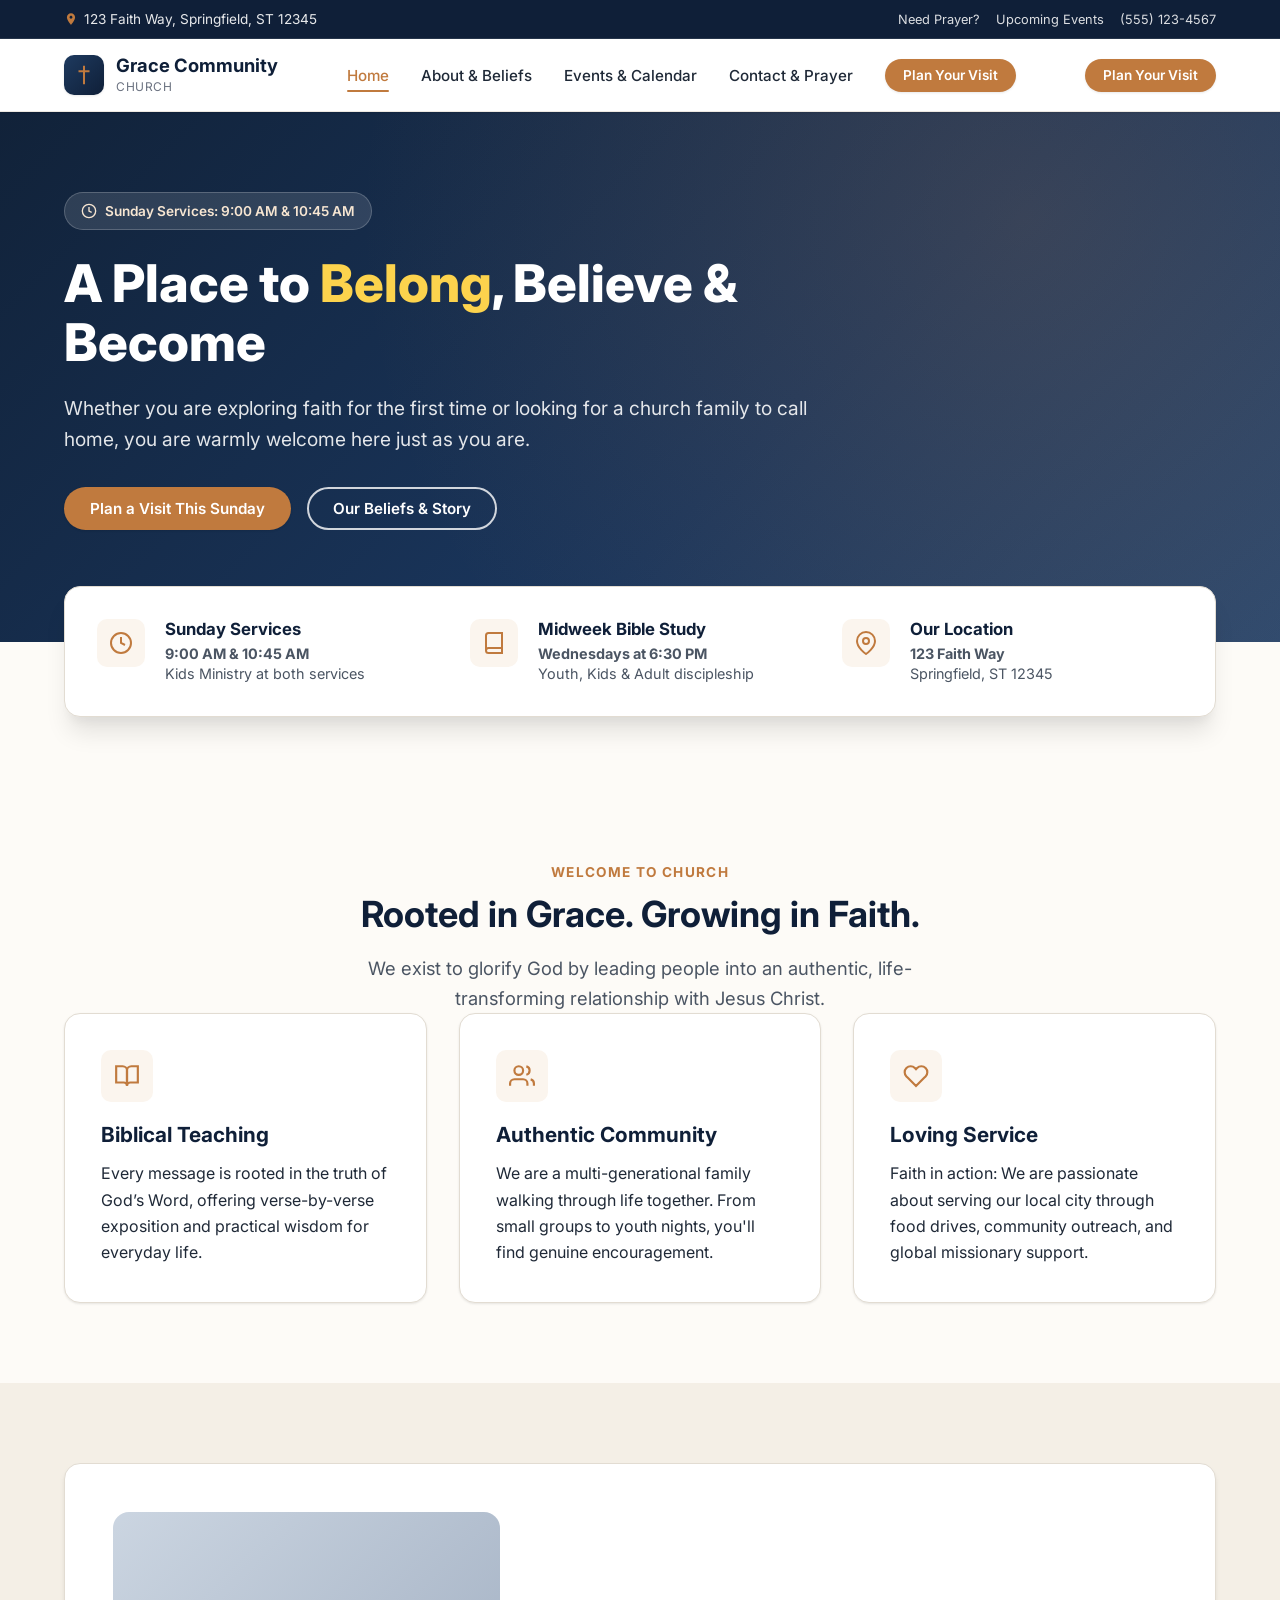
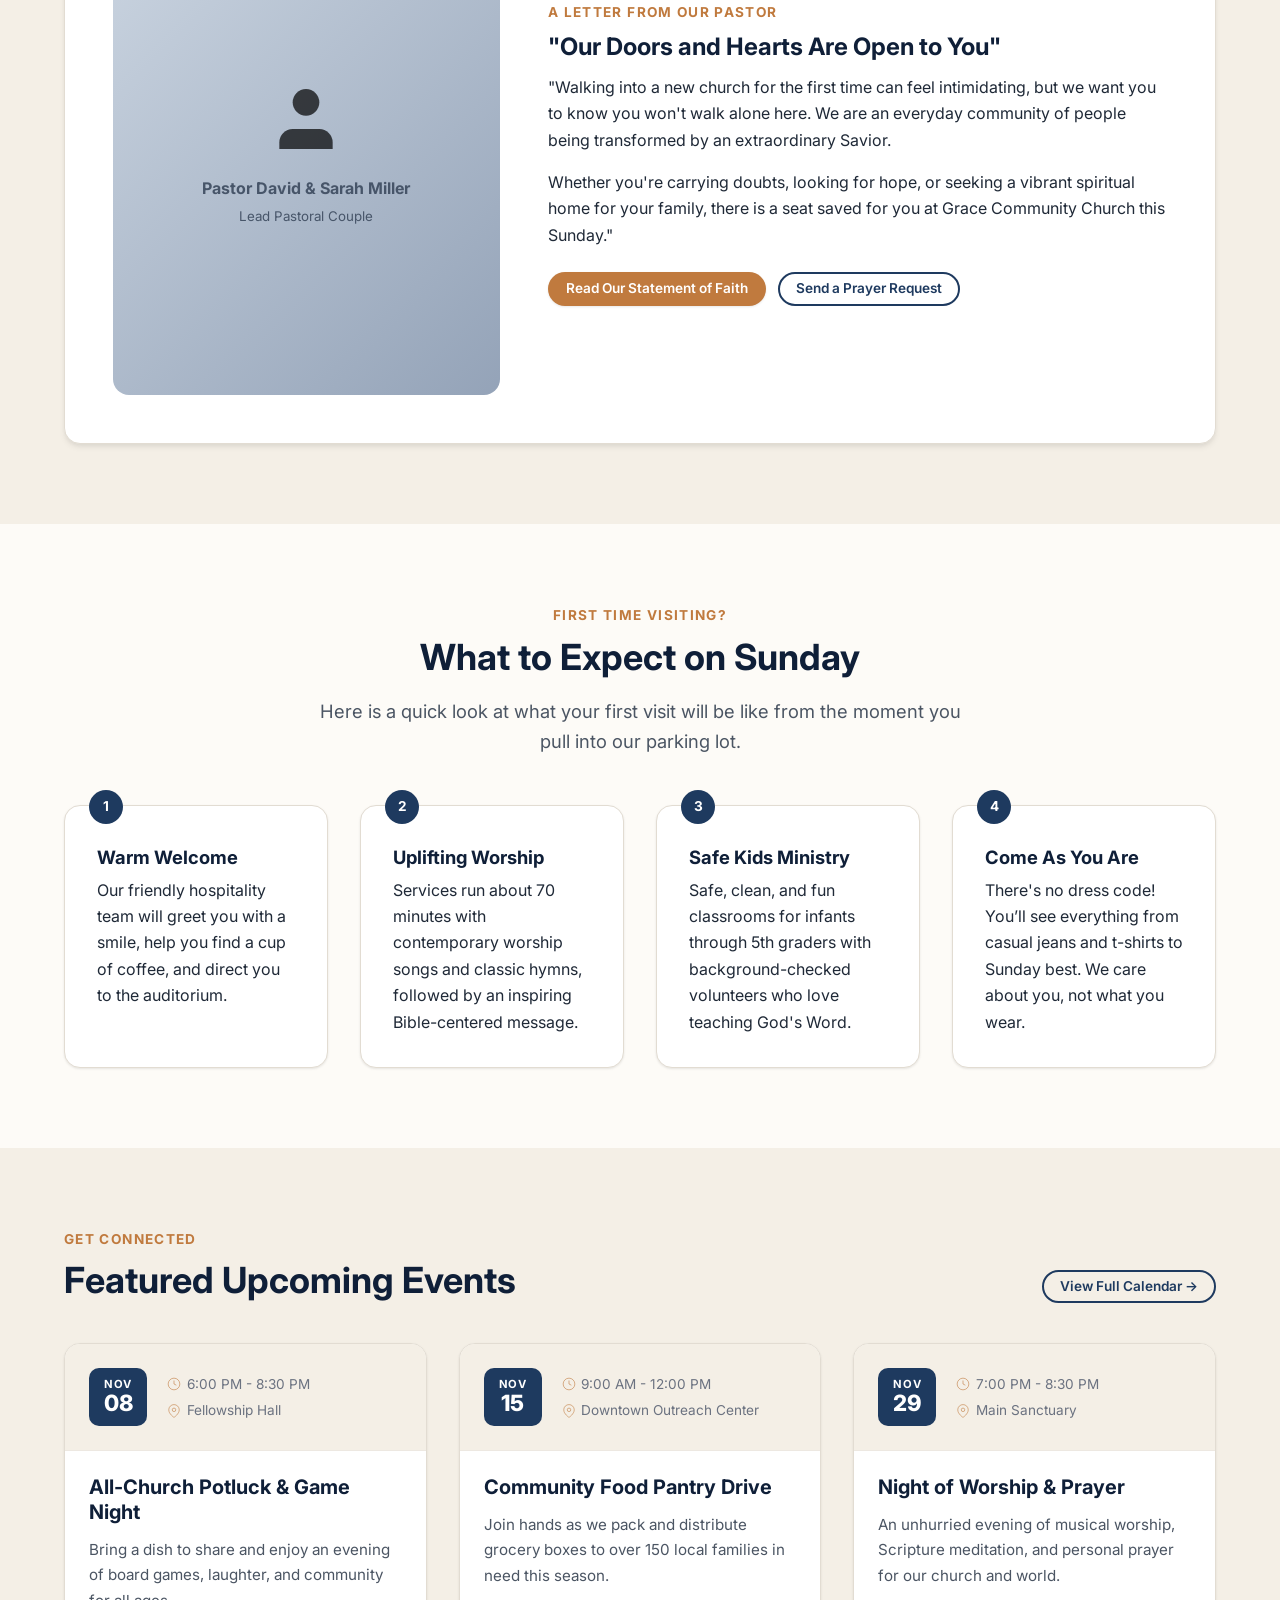
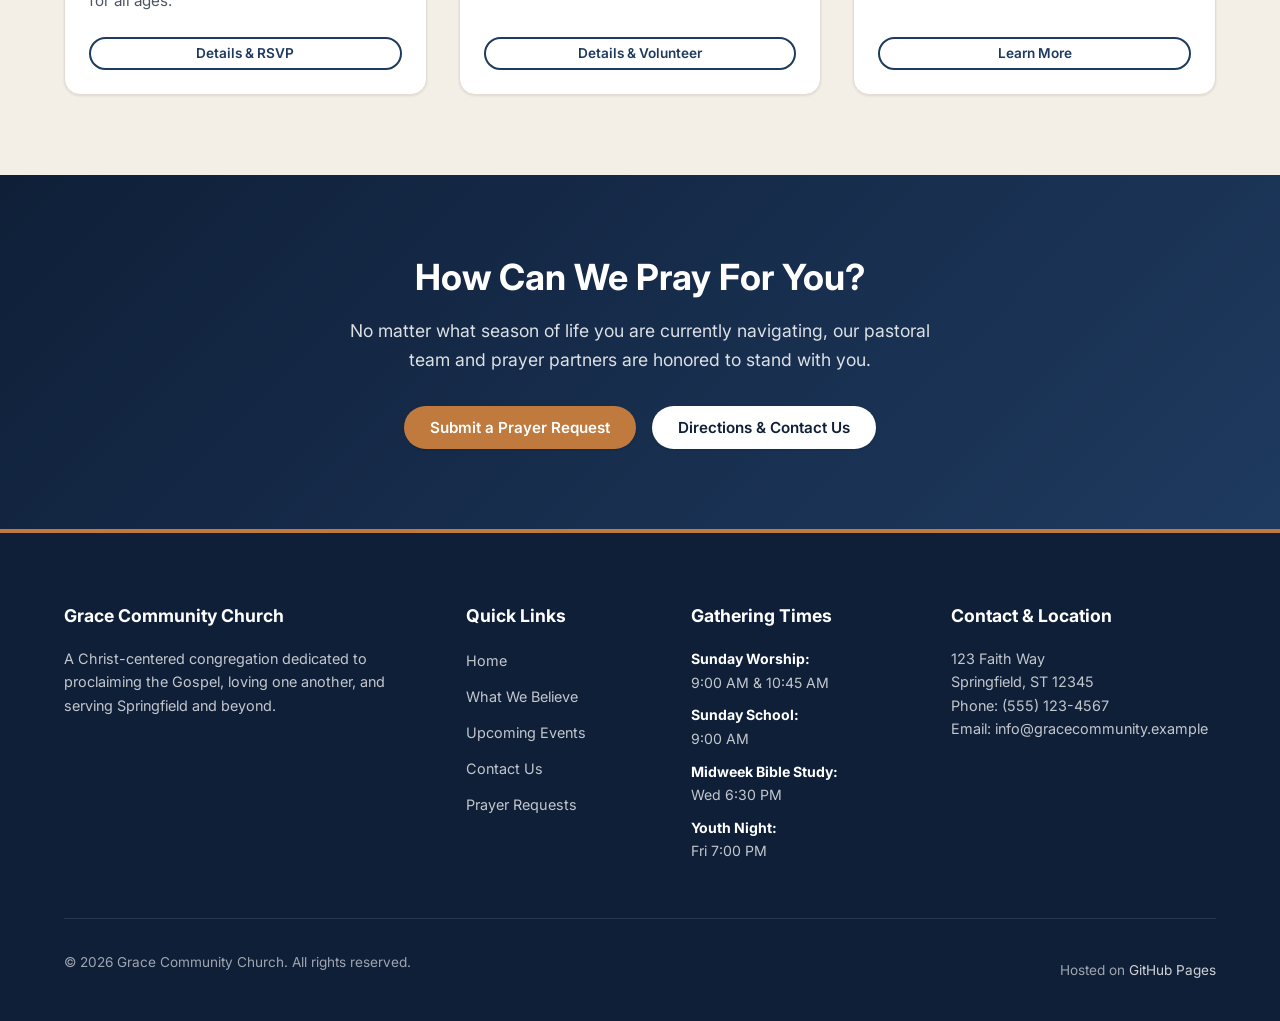
==== index.html @ 87619dcb "Initial implementation of basic site" ====
<!DOCTYPE html>
<html lang="en">
<head>
  <meta charset="UTF-8">
  <meta name="viewport" content="width=device-width, initial-scale=1.0">
  <meta name="description" content="Grace Community Church - A welcoming Christ-centered community. Join us for Sunday worship at 9:00 AM & 10:45 AM.">
  <title>Grace Community Church | Welcome Home</title>
  <link rel="icon" type="image/svg+xml" href="assets/favicon.svg">
  <link rel="stylesheet" href="css/style.css">
  <link rel="preconnect" href="https://fonts.googleapis.com">
  <link rel="preconnect" href="https://fonts.gstatic.com" crossorigin>
  <link href="https://fonts.googleapis.com/css2?family=Cinzel:wght@600;700&family=Inter:wght@400;500;600;700&display=swap" rel="stylesheet">
</head>
<body>

  <!-- Top Announcement Bar -->
  <aside class="top-banner" aria-label="Quick announcements">
    <div class="container">
      <div class="banner-item">
        <svg viewBox="0 0 24 24"><path d="M12 2C8.13 2 5 5.13 5 9c0 5.25 7 13 7 13s7-7.75 7-13c0-3.87-3.13-7-7-7zm0 9.5c-1.38 0-2.5-1.12-2.5-2.5s1.12-2.5 2.5-2.5 2.5 1.12 2.5 2.5-1.12 2.5-2.5 2.5z"/></svg>
        <span>123 Faith Way, Springfield, ST 12345</span>
      </div>
      <div class="banner-links">
        <a href="contact.html#prayer">Need Prayer?</a>
        <a href="events.html">Upcoming Events</a>
        <a href="tel:5551234567">(555) 123-4567</a>
      </div>
    </div>
  </aside>

  <!-- Navigation Header -->
  <header class="site-header">
    <div class="container">
      <a href="index.html" class="brand-logo" aria-label="Grace Community Church Home">
        <div class="logo-icon">
          <svg viewBox="0 0 24 24"><path d="M12 2v20M6 8h12"/></svg>
        </div>
        <div class="brand-text">
          <span class="brand-name">Grace Community</span>
          <span class="brand-tagline">Church</span>
        </div>
      </a>

      <nav aria-label="Primary navigation">
        <ul class="nav-menu">
          <li><a href="index.html" class="nav-link active">Home</a></li>
          <li><a href="about.html" class="nav-link">About &amp; Beliefs</a></li>
          <li><a href="events.html" class="nav-link">Events &amp; Calendar</a></li>
          <li><a href="contact.html" class="nav-link">Contact &amp; Prayer</a></li>
          <li class="mobile-cta"><a href="contact.html#visit" class="btn btn-primary btn-sm">Plan Your Visit</a></li>
        </ul>
      </nav>

      <div class="nav-actions">
        <a href="contact.html#visit" class="btn btn-primary btn-sm">Plan Your Visit</a>
        <button class="mobile-toggle" aria-label="Toggle navigation menu" aria-expanded="false">
          <svg viewBox="0 0 24 24" fill="none" stroke="currentColor" stroke-width="2"><path d="M3 12h18M3 6h18M3 18h18"/></svg>
        </button>
      </div>
    </div>
  </header>

  <main id="main-content">
    <!-- Hero Section -->
    <section class="hero">
      <div class="container">
        <div class="hero-content">
          <span class="hero-badge">
            <svg width="16" height="16" viewBox="0 0 24 24" fill="none" stroke="currentColor" stroke-width="2"><circle cx="12" cy="12" r="10"/><polyline points="12 6 12 12 16 14"/></svg>
            Sunday Services: 9:00 AM &amp; 10:45 AM
          </span>
          <h1 class="hero-title">A Place to <span>Belong</span>, Believe &amp; Become</h1>
          <p class="hero-description">
            Whether you are exploring faith for the first time or looking for a church family to call home, you are warmly welcome here just as you are.
          </p>
          <div class="hero-buttons">
            <a href="contact.html#visit" class="btn btn-primary">Plan a Visit This Sunday</a>
            <a href="about.html" class="btn btn-outline-white">Our Beliefs &amp; Story</a>
          </div>
        </div>
      </div>
    </section>

    <!-- Floating Service Times & Quick Location Card -->
    <section class="service-times-banner" aria-label="Service times and location">
      <div class="container">
        <div class="service-card">
          <!-- Service Times -->
          <div class="service-card-item">
            <div class="service-card-icon">
              <svg viewBox="0 0 24 24"><circle cx="12" cy="12" r="10"/><polyline points="12 6 12 12 16 14"/></svg>
            </div>
            <div>
              <h3 class="service-card-title">Sunday Services</h3>
              <p class="service-card-text"><strong>9:00 AM &amp; 10:45 AM</strong><br>Kids Ministry at both services</p>
            </div>
          </div>

          <!-- Midweek -->
          <div class="service-card-item">
            <div class="service-card-icon">
              <svg viewBox="0 0 24 24"><path d="M4 19.5A2.5 2.5 0 0 1 6.5 17H20"/><path d="M6.5 2H20v20H6.5A2.5 2.5 0 0 1 4 19.5v-15A2.5 2.5 0 0 1 6.5 2z"/></svg>
            </div>
            <div>
              <h3 class="service-card-title">Midweek Bible Study</h3>
              <p class="service-card-text"><strong>Wednesdays at 6:30 PM</strong><br>Youth, Kids &amp; Adult discipleship</p>
            </div>
          </div>

          <!-- Location -->
          <div class="service-card-item">
            <div class="service-card-icon">
              <svg viewBox="0 0 24 24"><path d="M21 10c0 7-9 13-9 13s-9-6-9-13a9 9 0 0 1 18 0z"/><circle cx="12" cy="10" r="3"/></svg>
            </div>
            <div>
              <h3 class="service-card-title">Our Location</h3>
              <p class="service-card-text"><strong>123 Faith Way</strong><br>Springfield, ST 12345</p>
            </div>
          </div>
        </div>
      </div>
    </section>

    <!-- Welcome & Pillars Section -->
    <section class="section">
      <div class="container">
        <div class="text-center">
          <span class="section-tag">Welcome to Church</span>
          <h2 class="section-title">Rooted in Grace. Growing in Faith.</h2>
          <p class="section-subtitle">
            We exist to glorify God by leading people into an authentic, life-transforming relationship with Jesus Christ.
          </p>
        </div>

        <div class="grid-3">
          <div class="card">
            <div class="card-icon">
              <svg viewBox="0 0 24 24"><path d="M2 3h6a4 4 0 0 1 4 4v14a3 3 0 0 0-3-3H2z"/><path d="M22 3h-6a4 4 0 0 0-4 4v14a3 3 0 0 1 3-3h7z"/></svg>
            </div>
            <h3 class="card-title">Biblical Teaching</h3>
            <p>Every message is rooted in the truth of God’s Word, offering verse-by-verse exposition and practical wisdom for everyday life.</p>
          </div>

          <div class="card">
            <div class="card-icon">
              <svg viewBox="0 0 24 24"><path d="M17 21v-2a4 4 0 0 0-4-4H5a4 4 0 0 0-4 4v2"/><circle cx="9" cy="7" r="4"/><path d="M23 21v-2a4 4 0 0 0-3-3.87"/><path d="M16 3.13a4 4 0 0 1 0 7.75"/></svg>
            </div>
            <h3 class="card-title">Authentic Community</h3>
            <p>We are a multi-generational family walking through life together. From small groups to youth nights, you'll find genuine encouragement.</p>
          </div>

          <div class="card">
            <div class="card-icon">
              <svg viewBox="0 0 24 24"><path d="M20.84 4.61a5.5 5.5 0 0 0-7.78 0L12 5.67l-1.06-1.06a5.5 5.5 0 0 0-7.78 7.78l1.06 1.06L12 21.23l7.78-7.78 1.06-1.06a5.5 5.5 0 0 0 0-7.78z"/></svg>
            </div>
            <h3 class="card-title">Loving Service</h3>
            <p>Faith in action: We are passionate about serving our local city through food drives, community outreach, and global missionary support.</p>
          </div>
        </div>
      </div>
    </section>

    <!-- Pastoral Welcome Feature -->
    <section class="section section-subtle">
      <div class="container">
        <div class="pastor-welcome">
          <div class="pastor-avatar">
            <svg viewBox="0 0 24 24"><path d="M20 21v-2a4 4 0 0 0-4-4H8a4 4 0 0 0-4 4v2"/><circle cx="12" cy="7" r="4"/></svg>
            <p><strong>Pastor David &amp; Sarah Miller</strong><br><small>Lead Pastoral Couple</small></p>
          </div>
          <div>
            <span class="section-tag">A Letter From Our Pastor</span>
            <h2>"Our Doors and Hearts Are Open to You"</h2>
            <p>
              "Walking into a new church for the first time can feel intimidating, but we want you to know you won't walk alone here. We are an everyday community of people being transformed by an extraordinary Savior.
            </p>
            <p>
              Whether you're carrying doubts, looking for hope, or seeking a vibrant spiritual home for your family, there is a seat saved for you at Grace Community Church this Sunday."
            </p>
            <div style="margin-top: 1.5rem;">
              <a href="about.html" class="btn btn-primary btn-sm">Read Our Statement of Faith</a>
              <a href="contact.html#prayer" class="btn btn-secondary btn-sm" style="margin-left: 0.5rem;">Send a Prayer Request</a>
            </div>
          </div>
        </div>
      </div>
    </section>

    <!-- What to Expect for Newcomers -->
    <section class="section">
      <div class="container">
        <div class="text-center">
          <span class="section-tag">First Time Visiting?</span>
          <h2 class="section-title">What to Expect on Sunday</h2>
          <p class="section-subtitle">
            Here is a quick look at what your first visit will be like from the moment you pull into our parking lot.
          </p>
        </div>

        <div class="steps-grid">
          <div class="step-card">
            <span class="step-number">1</span>
            <h3>Warm Welcome</h3>
            <p>Our friendly hospitality team will greet you with a smile, help you find a cup of coffee, and direct you to the auditorium.</p>
          </div>

          <div class="step-card">
            <span class="step-number">2</span>
            <h3>Uplifting Worship</h3>
            <p>Services run about 70 minutes with contemporary worship songs and classic hymns, followed by an inspiring Bible-centered message.</p>
          </div>

          <div class="step-card">
            <span class="step-number">3</span>
            <h3>Safe Kids Ministry</h3>
            <p>Safe, clean, and fun classrooms for infants through 5th graders with background-checked volunteers who love teaching God's Word.</p>
          </div>

          <div class="step-card">
            <span class="step-number">4</span>
            <h3>Come As You Are</h3>
            <p>There's no dress code! You’ll see everything from casual jeans and t-shirts to Sunday best. We care about you, not what you wear.</p>
          </div>
        </div>
      </div>
    </section>

    <!-- Upcoming Events Spotlight -->
    <section class="section section-subtle">
      <div class="container">
        <div style="display: flex; justify-content: space-between; align-items: flex-end; margin-bottom: 2.5rem; flex-wrap: wrap; gap: 1rem;">
          <div>
            <span class="section-tag">Get Connected</span>
            <h2 class="section-title" style="margin-bottom: 0;">Featured Upcoming Events</h2>
          </div>
          <a href="events.html" class="btn btn-secondary btn-sm">View Full Calendar &rarr;</a>
        </div>

        <div class="grid-3">
          <!-- Event 1 -->
          <article class="event-card">
            <div class="event-header">
              <div class="date-badge">
                <span class="date-month">Nov</span>
                <span class="date-day">08</span>
              </div>
              <div class="event-meta">
                <div class="event-time-location">
                  <span><svg viewBox="0 0 24 24"><circle cx="12" cy="12" r="10"/><polyline points="12 6 12 12 16 14"/></svg> 6:00 PM - 8:30 PM</span>
                  <span><svg viewBox="0 0 24 24"><path d="M21 10c0 7-9 13-9 13s-9-6-9-13a9 9 0 0 1 18 0z"/><circle cx="12" cy="10" r="3"/></svg> Fellowship Hall</span>
                </div>
              </div>
            </div>
            <div class="event-body">
              <h3 class="event-title">All-Church Potluck &amp; Game Night</h3>
              <p class="event-desc">Bring a dish to share and enjoy an evening of board games, laughter, and community for all ages.</p>
              <a href="events.html" class="btn btn-secondary btn-sm">Details &amp; RSVP</a>
            </div>
          </article>

          <!-- Event 2 -->
          <article class="event-card">
            <div class="event-header">
              <div class="date-badge">
                <span class="date-month">Nov</span>
                <span class="date-day">15</span>
              </div>
              <div class="event-meta">
                <div class="event-time-location">
                  <span><svg viewBox="0 0 24 24"><circle cx="12" cy="12" r="10"/><polyline points="12 6 12 12 16 14"/></svg> 9:00 AM - 12:00 PM</span>
                  <span><svg viewBox="0 0 24 24"><path d="M21 10c0 7-9 13-9 13s-9-6-9-13a9 9 0 0 1 18 0z"/><circle cx="12" cy="10" r="3"/></svg> Downtown Outreach Center</span>
                </div>
              </div>
            </div>
            <div class="event-body">
              <h3 class="event-title">Community Food Pantry Drive</h3>
              <p class="event-desc">Join hands as we pack and distribute grocery boxes to over 150 local families in need this season.</p>
              <a href="events.html" class="btn btn-secondary btn-sm">Details &amp; Volunteer</a>
            </div>
          </article>

          <!-- Event 3 -->
          <article class="event-card">
            <div class="event-header">
              <div class="date-badge">
                <span class="date-month">Nov</span>
                <span class="date-day">29</span>
              </div>
              <div class="event-meta">
                <div class="event-time-location">
                  <span><svg viewBox="0 0 24 24"><circle cx="12" cy="12" r="10"/><polyline points="12 6 12 12 16 14"/></svg> 7:00 PM - 8:30 PM</span>
                  <span><svg viewBox="0 0 24 24"><path d="M21 10c0 7-9 13-9 13s-9-6-9-13a9 9 0 0 1 18 0z"/><circle cx="12" cy="10" r="3"/></svg> Main Sanctuary</span>
                </div>
              </div>
            </div>
            <div class="event-body">
              <h3 class="event-title">Night of Worship &amp; Prayer</h3>
              <p class="event-desc">An unhurried evening of musical worship, Scripture meditation, and personal prayer for our church and world.</p>
              <a href="events.html" class="btn btn-secondary btn-sm">Learn More</a>
            </div>
          </article>
        </div>
      </div>
    </section>

    <!-- Call to Action Banner -->
    <section class="section" style="background: linear-gradient(135deg, var(--color-primary-dark) 0%, var(--color-primary) 100%); color: #ffffff; text-align: center;">
      <div class="container">
        <h2 style="color: #ffffff; font-size: 2.25rem; margin-bottom: 1rem;">How Can We Pray For You?</h2>
        <p style="color: rgba(255,255,255,0.85); max-width: 600px; margin: 0 auto 2rem auto; font-size: 1.1rem;">
          No matter what season of life you are currently navigating, our pastoral team and prayer partners are honored to stand with you.
        </p>
        <div style="display: flex; gap: 1rem; justify-content: center; flex-wrap: wrap;">
          <a href="contact.html#prayer" class="btn btn-primary">Submit a Prayer Request</a>
          <a href="contact.html#visit" class="btn btn-white">Directions &amp; Contact Us</a>
        </div>
      </div>
    </section>
  </main>

  <!-- Site Footer -->
  <footer class="site-footer">
    <div class="container">
      <div class="footer-grid">
        <div class="footer-col">
          <h4>Grace Community Church</h4>
          <p>
            A Christ-centered congregation dedicated to proclaiming the Gospel, loving one another, and serving Springfield and beyond.
          </p>
        </div>

        <div class="footer-col">
          <h4>Quick Links</h4>
          <ul class="footer-links">
            <li><a href="index.html">Home</a></li>
            <li><a href="about.html">What We Believe</a></li>
            <li><a href="events.html">Upcoming Events</a></li>
            <li><a href="contact.html">Contact Us</a></li>
            <li><a href="contact.html#prayer">Prayer Requests</a></li>
          </ul>
        </div>

        <div class="footer-col">
          <h4>Gathering Times</h4>
          <ul class="footer-service-times">
            <li><strong>Sunday Worship:</strong> 9:00 AM &amp; 10:45 AM</li>
            <li><strong>Sunday School:</strong> 9:00 AM</li>
            <li><strong>Midweek Bible Study:</strong> Wed 6:30 PM</li>
            <li><strong>Youth Night:</strong> Fri 7:00 PM</li>
          </ul>
        </div>

        <div class="footer-col">
          <h4>Contact &amp; Location</h4>
          <p>
            123 Faith Way<br>
            Springfield, ST 12345<br>
            Phone: (555) 123-4567<br>
            Email: info@gracecommunity.example
          </p>
        </div>
      </div>

      <div class="footer-bottom">
        <p>&copy; <span id="current-year">2026</span> Grace Community Church. All rights reserved.</p>
        <p>Hosted on <a href="https://pages.github.com" target="_blank" rel="noopener">GitHub Pages</a></p>
      </div>
    </div>
  </footer>

  <script src="js/main.js"></script>
</body>
</html>
---- css/style.css ----
/* ==========================================================================
   GRACE COMMUNITY CHURCH - Modern Responsive Stylesheet
   Suitable for GitHub Pages static hosting
   ========================================================================== */

:root {
  /* Brand Color Palette */
  --color-primary: #1e3a5f;       /* Deep Sanctuary Navy */
  --color-primary-dark: #0f1f38;
  --color-primary-light: #2c5282;
  --color-accent: #c07a3e;        /* Warm Candle / Gold Accent */
  --color-accent-hover: #a86228;
  --color-accent-soft: #fbf5ee;

  /* Neutral tones */
  --color-bg-page: #fdfbf7;       /* Warm Ivory White */
  --color-bg-surface: #ffffff;
  --color-bg-subtle: #f4efe6;
  --color-border: #e2dcd2;
  --color-border-subtle: #ede8e1;

  /* Typography Colors */
  --color-text-main: #1f2937;
  --color-text-muted: #4b5563;
  --color-text-light: #6b7280;
  --color-text-inverse: #ffffff;

  /* Semantic status */
  --color-success: #15803d;
  --color-success-bg: #dcfce7;
  --color-info: #0369a1;
  --color-info-bg: #e0f2fe;

  /* Typography */
  --font-heading: 'Cinzel', 'Playfair Display', Georgia, serif;
  --font-sans: 'Inter', system-ui, -apple-system, BlinkMacSystemFont, 'Segoe UI', Roboto, sans-serif;

  /* Layout & Spacing */
  --max-width: 1200px;
  --container-padding: 1.5rem;
  --radius-sm: 6px;
  --radius-md: 10px;
  --radius-lg: 16px;
  --radius-full: 9999px;

  /* Shadows */
  --shadow-sm: 0 1px 3px rgba(0, 0, 0, 0.06), 0 1px 2px rgba(0, 0, 0, 0.04);
  --shadow-md: 0 4px 6px -1px rgba(0, 0, 0, 0.08), 0 2px 4px -1px rgba(0, 0, 0, 0.04);
  --shadow-lg: 0 10px 15px -3px rgba(0, 0, 0, 0.08), 0 4px 6px -2px rgba(0, 0, 0, 0.04);
  --shadow-xl: 0 20px 25px -5px rgba(0, 0, 0, 0.1), 0 10px 10px -5px rgba(0, 0, 0, 0.04);

  /* Transitions */
  --transition: all 0.2s ease-in-out;
}

/* Base Reset */
*, *::before, *::after {
  box-sizing: border-box;
  margin: 0;
  padding: 0;
}

html {
  font-size: 16px;
  scroll-behavior: smooth;
}

body {
  font-family: var(--font-sans);
  background-color: var(--color-bg-page);
  color: var(--color-text-main);
  line-height: 1.65;
  -webkit-font-smoothing: antialiased;
  min-height: 100vh;
  display: flex;
  flex-direction: column;
}

main {
  flex: 1;
}

img {
  max-width: 100%;
  height: auto;
  display: block;
}

a {
  color: var(--color-primary);
  text-decoration: none;
  transition: var(--transition);
}

a:hover {
  color: var(--color-accent);
}

h1, h2, h3, h4, h5, h6 {
  color: var(--color-primary-dark);
  font-weight: 700;
  line-height: 1.25;
  margin-bottom: 0.75rem;
}

p {
  margin-bottom: 1rem;
}

p:last-child {
  margin-bottom: 0;
}

.container {
  width: 100%;
  max-width: var(--max-width);
  margin-left: auto;
  margin-right: auto;
  padding-left: var(--container-padding);
  padding-right: var(--container-padding);
}

/* ==========================================================================
   Utility Classes & Buttons
   ========================================================================== */
.btn {
  display: inline-flex;
  align-items: center;
  justify-content: center;
  gap: 0.5rem;
  padding: 0.75rem 1.5rem;
  font-size: 0.95rem;
  font-weight: 600;
  border-radius: var(--radius-full);
  border: 2px solid transparent;
  cursor: pointer;
  transition: var(--transition);
  text-align: center;
  line-height: 1;
}

.btn-primary {
  background-color: var(--color-accent);
  color: var(--color-text-inverse);
  box-shadow: var(--shadow-sm);
}

.btn-primary:hover {
  background-color: var(--color-accent-hover);
  color: var(--color-text-inverse);
  transform: translateY(-1px);
  box-shadow: var(--shadow-md);
}

.btn-secondary {
  background-color: transparent;
  color: var(--color-primary);
  border-color: var(--color-primary);
}

.btn-secondary:hover {
  background-color: var(--color-primary);
  color: var(--color-text-inverse);
}

.btn-white {
  background-color: #ffffff;
  color: var(--color-primary-dark);
  box-shadow: var(--shadow-sm);
}

.btn-white:hover {
  background-color: var(--color-bg-subtle);
  color: var(--color-accent);
  transform: translateY(-1px);
}

.btn-outline-white {
  background-color: transparent;
  color: #ffffff;
  border-color: rgba(255, 255, 255, 0.8);
}

.btn-outline-white:hover {
  background-color: #ffffff;
  color: var(--color-primary-dark);
}

.btn-sm {
  padding: 0.5rem 1rem;
  font-size: 0.85rem;
}

.badge {
  display: inline-block;
  padding: 0.25rem 0.75rem;
  font-size: 0.75rem;
  font-weight: 700;
  text-transform: uppercase;
  letter-spacing: 0.05em;
  border-radius: var(--radius-full);
  background-color: var(--color-accent-soft);
  color: var(--color-accent);
}

.badge-primary {
  background-color: rgba(30, 58, 95, 0.1);
  color: var(--color-primary);
}

.badge-pill {
  padding: 0.35rem 0.85rem;
  border-radius: var(--radius-full);
}

.section-tag {
  color: var(--color-accent);
  font-weight: 700;
  text-transform: uppercase;
  letter-spacing: 0.1em;
  font-size: 0.85rem;
  margin-bottom: 0.5rem;
  display: block;
}

.section-title {
  font-size: 2.25rem;
  margin-bottom: 1rem;
}

.section-subtitle {
  font-size: 1.15rem;
  color: var(--color-text-muted);
  max-width: 650px;
  margin: 0 auto 2.5rem auto;
}

.text-center {
  text-align: center;
}

/* ==========================================================================
   Top Banner / Announcement
   ========================================================================== */
.top-banner {
  background-color: var(--color-primary-dark);
  color: rgba(255, 255, 255, 0.9);
  font-size: 0.85rem;
  padding: 0.5rem 0;
  border-bottom: 1px solid rgba(255, 255, 255, 0.1);
}

.top-banner .container {
  display: flex;
  justify-content: space-between;
  align-items: center;
  flex-wrap: wrap;
  gap: 0.5rem;
}

.banner-item {
  display: inline-flex;
  align-items: center;
  gap: 0.4rem;
}

.banner-item svg {
  width: 14px;
  height: 14px;
  fill: var(--color-accent);
}

.banner-links {
  display: flex;
  gap: 1rem;
}

.banner-links a {
  color: rgba(255, 255, 255, 0.85);
  font-size: 0.8rem;
}

.banner-links a:hover {
  color: var(--color-accent);
}

/* ==========================================================================
   Header & Navigation
   ========================================================================== */
.site-header {
  background-color: var(--color-bg-surface);
  position: sticky;
  top: 0;
  z-index: 100;
  box-shadow: var(--shadow-sm);
  border-bottom: 1px solid var(--color-border-subtle);
}

.site-header .container {
  display: flex;
  align-items: center;
  justify-content: space-between;
  height: 72px;
}

.brand-logo {
  display: flex;
  align-items: center;
  gap: 0.75rem;
  text-decoration: none;
}

.logo-icon {
  width: 40px;
  height: 40px;
  border-radius: var(--radius-md);
  background: linear-gradient(135deg, var(--color-primary) 0%, var(--color-primary-dark) 100%);
  display: flex;
  align-items: center;
  justify-content: center;
  color: var(--color-accent);
  box-shadow: var(--shadow-sm);
}

.logo-icon svg {
  width: 22px;
  height: 22px;
  stroke: var(--color-accent);
  fill: none;
  stroke-width: 2.2;
}

.brand-text {
  display: flex;
  flex-direction: column;
}

.brand-name {
  font-weight: 700;
  font-size: 1.15rem;
  color: var(--color-primary-dark);
  line-height: 1.2;
}

.brand-tagline {
  font-size: 0.75rem;
  color: var(--color-text-light);
  letter-spacing: 0.05em;
  text-transform: uppercase;
}

.nav-menu {
  display: flex;
  align-items: center;
  list-style: none;
  gap: 2rem;
}

.nav-link {
  color: var(--color-text-main);
  font-weight: 500;
  font-size: 0.95rem;
  position: relative;
  padding: 0.4rem 0;
}

.nav-link:hover,
.nav-link.active {
  color: var(--color-accent);
}

.nav-link.active::after {
  content: '';
  position: absolute;
  bottom: 0;
  left: 0;
  width: 100%;
  height: 2px;
  background-color: var(--color-accent);
  border-radius: var(--radius-full);
}

.nav-actions {
  display: flex;
  align-items: center;
  gap: 1rem;
}

.mobile-toggle {
  display: none;
  background: none;
  border: none;
  cursor: pointer;
  padding: 0.5rem;
  color: var(--color-primary-dark);
}

.mobile-toggle svg {
  width: 26px;
  height: 26px;
}

/* ==========================================================================
   Hero Section
   ========================================================================== */
.hero {
  position: relative;
  background: linear-gradient(135deg, #112239 0%, #1a365d 60%, #2b4970 100%);
  color: #ffffff;
  padding: 5rem 0 7rem 0;
  overflow: hidden;
}

.hero::after {
  content: '';
  position: absolute;
  top: 0;
  left: 0;
  right: 0;
  bottom: 0;
  background: radial-gradient(circle at 80% 20%, rgba(192, 122, 62, 0.18) 0%, transparent 60%);
  pointer-events: none;
}

.hero-content {
  position: relative;
  z-index: 2;
  max-width: 760px;
}

.hero-badge {
  display: inline-flex;
  align-items: center;
  gap: 0.5rem;
  background-color: rgba(255, 255, 255, 0.12);
  color: #f7e6d2;
  border: 1px solid rgba(255, 255, 255, 0.2);
  padding: 0.4rem 1rem;
  border-radius: var(--radius-full);
  font-size: 0.85rem;
  font-weight: 600;
  margin-bottom: 1.5rem;
}

.hero-title {
  font-size: 3.25rem;
  color: #ffffff;
  font-weight: 800;
  line-height: 1.15;
  margin-bottom: 1.25rem;
}

.hero-title span {
  color: #fcd34d;
}

.hero-description {
  font-size: 1.2rem;
  color: rgba(255, 255, 255, 0.88);
  line-height: 1.6;
  margin-bottom: 2rem;
}

.hero-buttons {
  display: flex;
  gap: 1rem;
  flex-wrap: wrap;
}

/* Floating Service Schedule Banner */
.service-times-banner {
  margin-top: -3.5rem;
  position: relative;
  z-index: 10;
  margin-bottom: 4rem;
}

.service-card {
  background: var(--color-bg-surface);
  border-radius: var(--radius-lg);
  box-shadow: var(--shadow-xl);
  border: 1px solid var(--color-border);
  padding: 2rem;
  display: grid;
  grid-template-columns: repeat(auto-fit, minmax(240px, 1fr));
  gap: 2rem;
  align-items: center;
}

.service-card-item {
  display: flex;
  gap: 1.25rem;
  align-items: flex-start;
}

.service-card-icon {
  width: 48px;
  height: 48px;
  border-radius: var(--radius-md);
  background-color: var(--color-accent-soft);
  color: var(--color-accent);
  display: flex;
  align-items: center;
  justify-content: center;
  flex-shrink: 0;
}

.service-card-icon svg {
  width: 24px;
  height: 24px;
  stroke: var(--color-accent);
  fill: none;
  stroke-width: 2;
}

.service-card-title {
  font-size: 1.05rem;
  font-weight: 700;
  margin-bottom: 0.25rem;
  color: var(--color-primary-dark);
}

.service-card-text {
  font-size: 0.9rem;
  color: var(--color-text-muted);
  line-height: 1.4;
  margin-bottom: 0;
}

/* Subpage Page Header */
.page-header {
  background: linear-gradient(135deg, var(--color-primary) 0%, var(--color-primary-dark) 100%);
  color: #ffffff;
  padding: 3.5rem 0 4rem 0;
  text-align: center;
}

.page-header h1 {
  color: #ffffff;
  font-size: 2.75rem;
  margin-bottom: 0.75rem;
}

.page-header p {
  color: rgba(255, 255, 255, 0.85);
  font-size: 1.15rem;
  max-width: 600px;
  margin: 0 auto;
}

/* ==========================================================================
   Section Layouts
   ========================================================================== */
.section {
  padding: 5rem 0;
}

.section-subtle {
  background-color: var(--color-bg-subtle);
}

.section-white {
  background-color: #ffffff;
}

/* Feature Grid */
.grid-3 {
  display: grid;
  grid-template-columns: repeat(auto-fit, minmax(300px, 1fr));
  gap: 2rem;
}

.grid-2 {
  display: grid;
  grid-template-columns: repeat(auto-fit, minmax(340px, 1fr));
  gap: 2.5rem;
}

.card {
  background-color: var(--color-bg-surface);
  border: 1px solid var(--color-border);
  border-radius: var(--radius-lg);
  padding: 2.25rem;
  box-shadow: var(--shadow-sm);
  transition: var(--transition);
}

.card:hover {
  transform: translateY(-4px);
  box-shadow: var(--shadow-md);
  border-color: rgba(192, 122, 62, 0.4);
}

.card-icon {
  width: 52px;
  height: 52px;
  border-radius: var(--radius-md);
  background-color: var(--color-accent-soft);
  display: flex;
  align-items: center;
  justify-content: center;
  margin-bottom: 1.25rem;
}

.card-icon svg {
  width: 26px;
  height: 26px;
  stroke: var(--color-accent);
  fill: none;
  stroke-width: 2;
}

.card-title {
  font-size: 1.3rem;
  margin-bottom: 0.75rem;
}

/* Pastoral Welcome Box */
.pastor-welcome {
  display: grid;
  grid-template-columns: 1fr 1.6fr;
  gap: 3rem;
  align-items: center;
  background-color: #ffffff;
  border-radius: var(--radius-lg);
  padding: 3rem;
  border: 1px solid var(--color-border);
  box-shadow: var(--shadow-md);
}

.pastor-avatar {
  border-radius: var(--radius-lg);
  background: linear-gradient(135deg, #cbd5e1 0%, #94a3b8 100%);
  aspect-ratio: 4/5;
  display: flex;
  flex-direction: column;
  align-items: center;
  justify-content: center;
  color: #475569;
  text-align: center;
  padding: 2rem;
}

.pastor-avatar svg {
  width: 80px;
  height: 80px;
  margin-bottom: 1rem;
  opacity: 0.7;
}

/* What to Expect Walkthrough */
.steps-grid {
  display: grid;
  grid-template-columns: repeat(auto-fit, minmax(240px, 1fr));
  gap: 2rem;
  margin-top: 3rem;
}

.step-card {
  position: relative;
  background-color: #ffffff;
  padding: 2rem;
  border-radius: var(--radius-lg);
  border: 1px solid var(--color-border);
  box-shadow: var(--shadow-sm);
}

.step-number {
  position: absolute;
  top: -16px;
  left: 24px;
  width: 34px;
  height: 34px;
  border-radius: var(--radius-full);
  background-color: var(--color-primary);
  color: #ffffff;
  font-weight: 700;
  display: flex;
  align-items: center;
  justify-content: center;
  font-size: 0.85rem;
}

.step-card h3 {
  font-size: 1.15rem;
  margin-top: 0.5rem;
  margin-bottom: 0.5rem;
}

/* ==========================================================================
   Statement of Faith Styles
   ========================================================================== */
.belief-card {
  background: #ffffff;
  border: 1px solid var(--color-border);
  border-radius: var(--radius-md);
  padding: 2rem;
  margin-bottom: 1.5rem;
  border-left: 5px solid var(--color-primary);
  box-shadow: var(--shadow-sm);
}

.belief-card:hover {
  border-left-color: var(--color-accent);
}

.belief-card h3 {
  font-size: 1.35rem;
  margin-bottom: 0.75rem;
  color: var(--color-primary-dark);
}

.scripture-ref {
  display: inline-block;
  margin-top: 0.75rem;
  font-style: italic;
  font-size: 0.85rem;
  color: var(--color-accent);
  font-weight: 600;
}

.belief-card p {
  color: var(--color-text-main);
  font-size: 1rem;
}

/* Mission & Vision Callout */
.mission-box {
  background: linear-gradient(135deg, var(--color-primary-dark) 0%, var(--color-primary) 100%);
  color: #ffffff;
  border-radius: var(--radius-lg);
  padding: 3rem;
  margin-bottom: 4rem;
  display: grid;
  grid-template-columns: 1fr 1fr;
  gap: 3rem;
}

.mission-box h3 {
  color: #ffffff;
  font-size: 1.5rem;
  margin-bottom: 0.75rem;
  display: flex;
  align-items: center;
  gap: 0.5rem;
}

.mission-box h3 svg {
  width: 22px;
  height: 22px;
  stroke: #fcd34d;
  fill: none;
}

.mission-box p {
  color: rgba(255, 255, 255, 0.9);
  font-size: 1.05rem;
  line-height: 1.6;
}

/* ==========================================================================
   Events & Calendar Styles
   ========================================================================== */
.filter-tabs {
  display: flex;
  justify-content: center;
  gap: 0.75rem;
  margin-bottom: 2.5rem;
  flex-wrap: wrap;
}

.filter-btn {
  background-color: #ffffff;
  border: 1px solid var(--color-border);
  padding: 0.5rem 1.25rem;
  border-radius: var(--radius-full);
  font-weight: 600;
  font-size: 0.9rem;
  color: var(--color-text-muted);
  cursor: pointer;
  transition: var(--transition);
}

.filter-btn:hover,
.filter-btn.active {
  background-color: var(--color-primary);
  color: #ffffff;
  border-color: var(--color-primary);
}

.event-card {
  background: #ffffff;
  border: 1px solid var(--color-border);
  border-radius: var(--radius-lg);
  overflow: hidden;
  box-shadow: var(--shadow-sm);
  display: flex;
  flex-direction: column;
  transition: var(--transition);
}

.event-card:hover {
  transform: translateY(-4px);
  box-shadow: var(--shadow-md);
}

.event-header {
  padding: 1.5rem;
  background-color: var(--color-bg-subtle);
  border-bottom: 1px solid var(--color-border-subtle);
  display: flex;
  align-items: center;
  gap: 1.25rem;
}

.date-badge {
  background: var(--color-primary);
  color: #ffffff;
  border-radius: var(--radius-md);
  width: 58px;
  height: 58px;
  display: flex;
  flex-direction: column;
  align-items: center;
  justify-content: center;
  flex-shrink: 0;
  text-align: center;
}

.date-month {
  font-size: 0.7rem;
  font-weight: 700;
  text-transform: uppercase;
  letter-spacing: 0.05em;
  line-height: 1;
}

.date-day {
  font-size: 1.4rem;
  font-weight: 800;
  line-height: 1.1;
}

.event-meta {
  flex: 1;
}

.event-time-location {
  display: flex;
  flex-direction: column;
  gap: 0.25rem;
  font-size: 0.85rem;
  color: var(--color-text-light);
}

.event-time-location span {
  display: inline-flex;
  align-items: center;
  gap: 0.35rem;
}

.event-time-location svg {
  width: 14px;
  height: 14px;
  stroke: var(--color-accent);
  fill: none;
}

.event-body {
  padding: 1.5rem;
  flex: 1;
  display: flex;
  flex-direction: column;
}

.event-title {
  font-size: 1.25rem;
  margin-bottom: 0.75rem;
}

.event-desc {
  font-size: 0.95rem;
  color: var(--color-text-muted);
  margin-bottom: 1.5rem;
  flex: 1;
}

.recurring-schedule-table {
  width: 100%;
  border-collapse: collapse;
  background: #ffffff;
  border-radius: var(--radius-lg);
  overflow: hidden;
  box-shadow: var(--shadow-sm);
  border: 1px solid var(--color-border);
}

.recurring-schedule-table th,
.recurring-schedule-table td {
  padding: 1.25rem 1.5rem;
  text-align: left;
}

.recurring-schedule-table th {
  background-color: var(--color-primary-dark);
  color: #ffffff;
  font-weight: 600;
  font-size: 0.9rem;
  text-transform: uppercase;
  letter-spacing: 0.05em;
}

.recurring-schedule-table tr {
  border-bottom: 1px solid var(--color-border-subtle);
}

.recurring-schedule-table tr:last-child {
  border-bottom: none;
}

.recurring-schedule-table tr:hover {
  background-color: var(--color-bg-page);
}

/* ==========================================================================
   Contact & Prayer Request Styles
   ========================================================================== */
.contact-layout {
  display: grid;
  grid-template-columns: 1.2fr 0.8fr;
  gap: 3rem;
}

.form-card {
  background: #ffffff;
  border: 1px solid var(--color-border);
  border-radius: var(--radius-lg);
  padding: 2.5rem;
  box-shadow: var(--shadow-md);
}

.form-tabs {
  display: flex;
  border-bottom: 2px solid var(--color-border-subtle);
  margin-bottom: 2rem;
  gap: 1rem;
}

.form-tab-btn {
  background: none;
  border: none;
  padding: 0.75rem 0.5rem;
  font-size: 1.05rem;
  font-weight: 600;
  color: var(--color-text-light);
  cursor: pointer;
  border-bottom: 3px solid transparent;
  margin-bottom: -2px;
  transition: var(--transition);
}

.form-tab-btn:hover {
  color: var(--color-primary);
}

.form-tab-btn.active {
  color: var(--color-accent);
  border-bottom-color: var(--color-accent);
}

.form-group {
  margin-bottom: 1.5rem;
}

.form-group label {
  display: block;
  font-weight: 600;
  font-size: 0.9rem;
  margin-bottom: 0.4rem;
  color: var(--color-primary-dark);
}

.form-control {
  width: 100%;
  padding: 0.75rem 1rem;
  border-radius: var(--radius-md);
  border: 1px solid var(--color-border);
  font-family: inherit;
  font-size: 0.95rem;
  color: var(--color-text-main);
  background-color: #ffffff;
  transition: var(--transition);
}

.form-control:focus {
  outline: none;
  border-color: var(--color-accent);
  box-shadow: 0 0 0 3px rgba(192, 122, 62, 0.15);
}

textarea.form-control {
  resize: vertical;
  min-height: 120px;
}

.form-note {
  font-size: 0.8rem;
  color: var(--color-text-light);
  margin-top: 0.35rem;
}

.form-status {
  padding: 1rem 1.25rem;
  border-radius: var(--radius-md);
  margin-bottom: 1.5rem;
  display: none;
  font-size: 0.95rem;
}

.form-status.success {
  display: block;
  background-color: var(--color-success-bg);
  color: var(--color-success);
  border: 1px solid rgba(21, 128, 61, 0.2);
}

.contact-info-card {
  background-color: #ffffff;
  border: 1px solid var(--color-border);
  border-radius: var(--radius-lg);
  padding: 2.25rem;
  box-shadow: var(--shadow-sm);
  margin-bottom: 2rem;
}

.contact-info-list {
  list-style: none;
  margin-top: 1.5rem;
  display: flex;
  flex-direction: column;
  gap: 1.25rem;
}

.contact-info-item {
  display: flex;
  gap: 1rem;
  align-items: flex-start;
}

.contact-icon {
  width: 40px;
  height: 40px;
  border-radius: var(--radius-md);
  background-color: var(--color-accent-soft);
  color: var(--color-accent);
  display: flex;
  align-items: center;
  justify-content: center;
  flex-shrink: 0;
}

.contact-icon svg {
  width: 20px;
  height: 20px;
  stroke: var(--color-accent);
  fill: none;
  stroke-width: 2;
}

.contact-item-title {
  font-size: 0.85rem;
  font-weight: 700;
  text-transform: uppercase;
  color: var(--color-text-light);
  letter-spacing: 0.05em;
  margin-bottom: 0.15rem;
}

.contact-item-value {
  font-size: 0.95rem;
  color: var(--color-text-main);
  line-height: 1.4;
}

.map-placeholder {
  background: var(--color-bg-subtle);
  border: 2px dashed var(--color-border);
  border-radius: var(--radius-lg);
  padding: 3rem 1.5rem;
  text-align: center;
  color: var(--color-text-muted);
}

.map-placeholder svg {
  width: 48px;
  height: 48px;
  stroke: var(--color-accent);
  fill: none;
  margin: 0 auto 1rem auto;
}

/* ==========================================================================
   Footer
   ========================================================================== */
.site-footer {
  background-color: var(--color-primary-dark);
  color: rgba(255, 255, 255, 0.8);
  padding: 4.5rem 0 2rem 0;
  margin-top: auto;
  border-top: 4px solid var(--color-accent);
}

.footer-grid {
  display: grid;
  grid-template-columns: 2fr 1fr 1.2fr 1.5fr;
  gap: 3rem;
  margin-bottom: 3.5rem;
}

.footer-col h4 {
  color: #ffffff;
  font-size: 1.1rem;
  margin-bottom: 1.25rem;
  position: relative;
}

.footer-col p {
  font-size: 0.9rem;
  line-height: 1.6;
  color: rgba(255, 255, 255, 0.75);
}

.footer-links {
  list-style: none;
  display: flex;
  flex-direction: column;
  gap: 0.6rem;
}

.footer-links a {
  color: rgba(255, 255, 255, 0.75);
  font-size: 0.9rem;
}

.footer-links a:hover {
  color: var(--color-accent);
  padding-left: 4px;
}

.footer-service-times {
  list-style: none;
  display: flex;
  flex-direction: column;
  gap: 0.6rem;
}

.footer-service-times li {
  font-size: 0.88rem;
  color: rgba(255, 255, 255, 0.75);
}

.footer-service-times strong {
  color: #ffffff;
  display: block;
}

.footer-bottom {
  padding-top: 2rem;
  border-top: 1px solid rgba(255, 255, 255, 0.1);
  display: flex;
  justify-content: space-between;
  align-items: center;
  flex-wrap: wrap;
  gap: 1rem;
  font-size: 0.85rem;
  color: rgba(255, 255, 255, 0.6);
}

.footer-bottom a {
  color: rgba(255, 255, 255, 0.8);
}

.footer-bottom a:hover {
  color: var(--color-accent);
}

/* ==========================================================================
   Mobile Responsive Adjustments
   ========================================================================== */
@media (max-width: 900px) {
  .site-header .container {
    position: relative;
  }

  .mobile-toggle {
    display: block;
  }

  .nav-menu {
    display: none;
    position: absolute;
    top: 72px;
    left: 0;
    right: 0;
    background-color: var(--color-bg-surface);
    flex-direction: column;
    padding: 1.5rem;
    box-shadow: var(--shadow-lg);
    border-bottom: 1px solid var(--color-border);
    gap: 1rem;
    align-items: flex-start;
  }

  .nav-menu.is-active {
    display: flex;
  }

  .nav-actions {
    display: none;
  }

  .nav-menu .btn-primary {
    display: inline-flex;
    width: 100%;
    margin-top: 0.5rem;
  }

  .hero-title {
    font-size: 2.5rem;
  }

  .pastor-welcome {
    grid-template-columns: 1fr;
  }

  .mission-box {
    grid-template-columns: 1fr;
    gap: 1.5rem;
  }

  .contact-layout {
    grid-template-columns: 1fr;
  }

  .footer-grid {
    grid-template-columns: 1fr 1fr;
  }
}

@media (max-width: 600px) {
  .top-banner {
    display: none;
  }

  .hero-title {
    font-size: 2rem;
  }

  .hero-description {
    font-size: 1rem;
  }

  .section-title {
    font-size: 1.75rem;
  }

  .footer-grid {
    grid-template-columns: 1fr;
    gap: 2rem;
  }

  .service-card {
    padding: 1.5rem;
  }

  .form-card {
    padding: 1.5rem;
  }
}
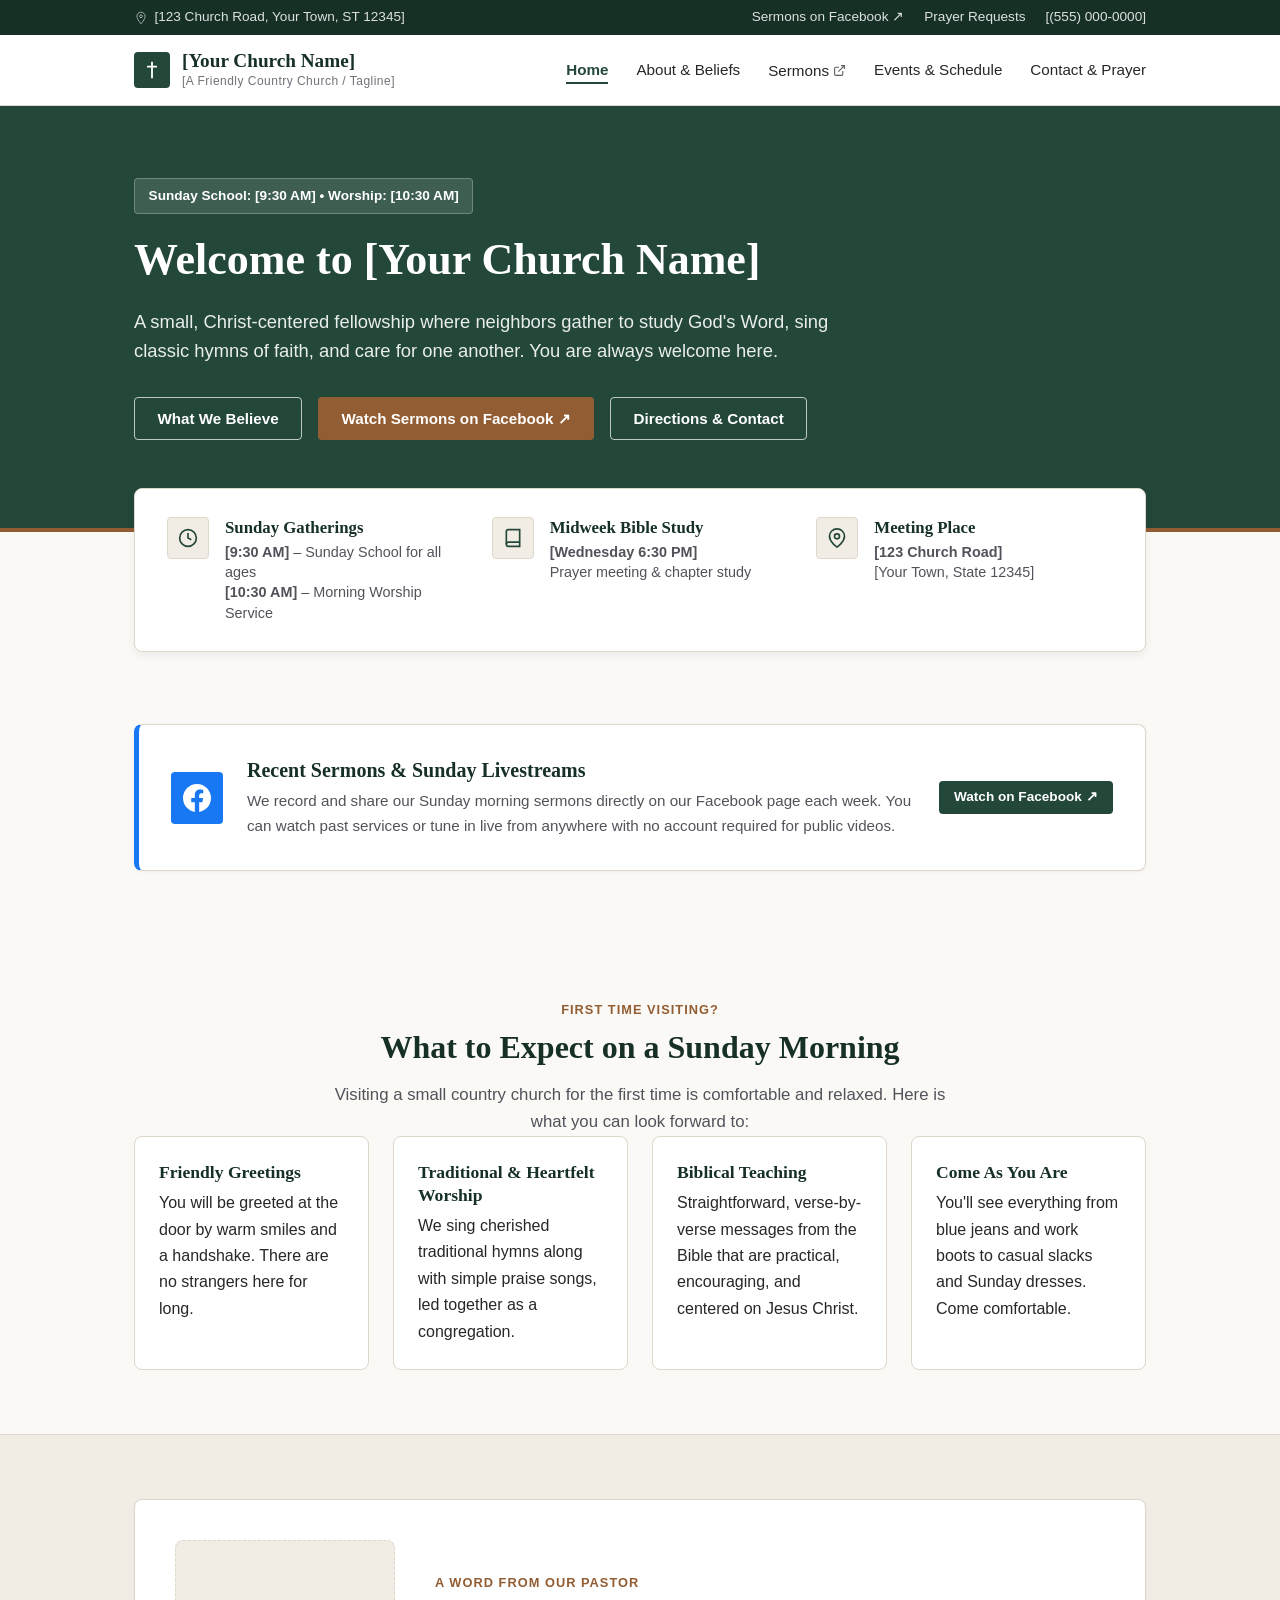
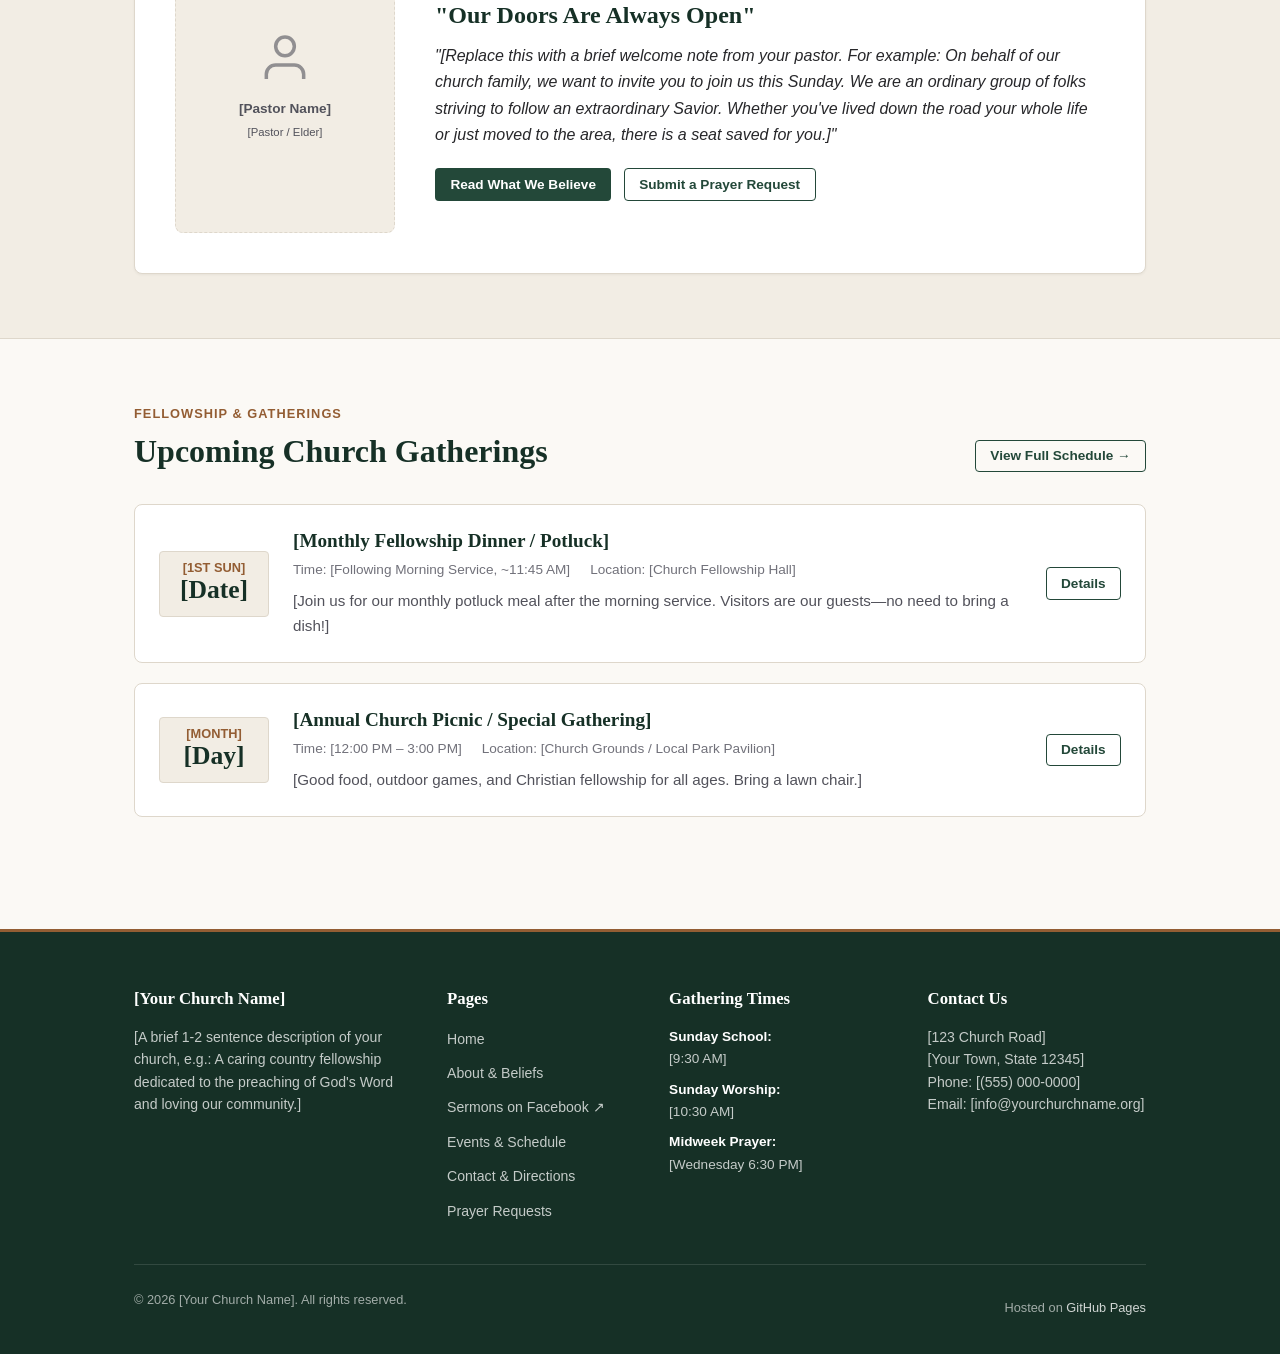
==== commit 68086091: "Added placeholder data. Tweaked style of site. Fixed some visual bugs. Added a sermons tab" ====
--- a/index.html
+++ b/index.html
@@ -3,41 +3,38 @@
 <head>
   <meta charset="UTF-8">
   <meta name="viewport" content="width=device-width, initial-scale=1.0">
-  <meta name="description" content="Grace Community Church - A welcoming Christ-centered community. Join us for Sunday worship at 9:00 AM & 10:45 AM.">
-  <title>Grace Community Church | Welcome Home</title>
+  <meta name="description" content="[Your Church Name] - A welcoming, Bible-believing country church. Join us for Sunday worship at [10:00 AM].">
+  <title>[Your Church Name] | Welcome</title>
   <link rel="icon" type="image/svg+xml" href="assets/favicon.svg">
   <link rel="stylesheet" href="css/style.css">
-  <link rel="preconnect" href="https://fonts.googleapis.com">
-  <link rel="preconnect" href="https://fonts.gstatic.com" crossorigin>
-  <link href="https://fonts.googleapis.com/css2?family=Cinzel:wght@600;700&family=Inter:wght@400;500;600;700&display=swap" rel="stylesheet">
 </head>
 <body>
 
   <!-- Top Announcement Bar -->
-  <aside class="top-banner" aria-label="Quick announcements">
+  <aside class="top-banner" aria-label="Quick church information">
     <div class="container">
       <div class="banner-item">
         <svg viewBox="0 0 24 24"><path d="M12 2C8.13 2 5 5.13 5 9c0 5.25 7 13 7 13s7-7.75 7-13c0-3.87-3.13-7-7-7zm0 9.5c-1.38 0-2.5-1.12-2.5-2.5s1.12-2.5 2.5-2.5 2.5 1.12 2.5 2.5-1.12 2.5-2.5 2.5z"/></svg>
-        <span>123 Faith Way, Springfield, ST 12345</span>
+        <span>[123 Church Road, Your Town, ST 12345]</span>
       </div>
       <div class="banner-links">
-        <a href="contact.html#prayer">Need Prayer?</a>
-        <a href="events.html">Upcoming Events</a>
-        <a href="tel:5551234567">(555) 123-4567</a>
+        <a href="https://www.facebook.com/[YourChurchPage]/videos" target="_blank" rel="noopener">Sermons on Facebook ↗</a>
+        <a href="contact.html#prayer">Prayer Requests</a>
+        <a href="tel:5550000000">[(555) 000-0000]</a>
       </div>
     </div>
   </aside>
 
-  <!-- Navigation Header -->
+  <!-- Navigation Header (Clean, single navigation without duplicate buttons) -->
   <header class="site-header">
     <div class="container">
-      <a href="index.html" class="brand-logo" aria-label="Grace Community Church Home">
+      <a href="index.html" class="brand-logo" aria-label="[Your Church Name] Home">
         <div class="logo-icon">
           <svg viewBox="0 0 24 24"><path d="M12 2v20M6 8h12"/></svg>
         </div>
         <div class="brand-text">
-          <span class="brand-name">Grace Community</span>
-          <span class="brand-tagline">Church</span>
+          <span class="brand-name">[Your Church Name]</span>
+          <span class="brand-tagline">[A Friendly Country Church / Tagline]</span>
         </div>
       </a>
 
@@ -45,65 +42,76 @@
         <ul class="nav-menu">
           <li><a href="index.html" class="nav-link active">Home</a></li>
           <li><a href="about.html" class="nav-link">About &amp; Beliefs</a></li>
-          <li><a href="events.html" class="nav-link">Events &amp; Calendar</a></li>
+          <!-- Direct zero-maintenance link to Facebook sermons -->
+          <li>
+            <a href="https://www.facebook.com/[YourChurchPage]/videos" target="_blank" rel="noopener" class="nav-link nav-link-external" title="Opens church Facebook videos page in a new tab">
+              Sermons
+              <svg viewBox="0 0 24 24" fill="none" stroke="currentColor" stroke-width="2"><path d="M18 13v6a2 2 0 0 1-2 2H5a2 2 0 0 1-2-2V8a2 2 0 0 1 2-2h6M15 3h6v6M10 14L21 3"/></svg>
+            </a>
+          </li>
+          <li><a href="events.html" class="nav-link">Events &amp; Schedule</a></li>
           <li><a href="contact.html" class="nav-link">Contact &amp; Prayer</a></li>
-          <li class="mobile-cta"><a href="contact.html#visit" class="btn btn-primary btn-sm">Plan Your Visit</a></li>
         </ul>
       </nav>
 
-      <div class="nav-actions">
-        <a href="contact.html#visit" class="btn btn-primary btn-sm">Plan Your Visit</a>
-        <button class="mobile-toggle" aria-label="Toggle navigation menu" aria-expanded="false">
-          <svg viewBox="0 0 24 24" fill="none" stroke="currentColor" stroke-width="2"><path d="M3 12h18M3 6h18M3 18h18"/></svg>
-        </button>
-      </div>
+      <button class="mobile-toggle" aria-label="Toggle navigation menu" aria-expanded="false">
+        <svg viewBox="0 0 24 24" fill="none" stroke="currentColor" stroke-width="2"><path d="M3 12h18M3 6h18M3 18h18"/></svg>
+      </button>
     </div>
   </header>
 
   <main id="main-content">
-    <!-- Hero Section -->
+    <!-- Traditional Hero Section -->
     <section class="hero">
       <div class="container">
         <div class="hero-content">
           <span class="hero-badge">
-            <svg width="16" height="16" viewBox="0 0 24 24" fill="none" stroke="currentColor" stroke-width="2"><circle cx="12" cy="12" r="10"/><polyline points="12 6 12 12 16 14"/></svg>
-            Sunday Services: 9:00 AM &amp; 10:45 AM
+            Sunday School: [9:30 AM] &bull; Worship: [10:30 AM]
           </span>
-          <h1 class="hero-title">A Place to <span>Belong</span>, Believe &amp; Become</h1>
+          <h1 class="hero-title">Welcome to [Your Church Name]</h1>
           <p class="hero-description">
-            Whether you are exploring faith for the first time or looking for a church family to call home, you are warmly welcome here just as you are.
+            A small, Christ-centered fellowship where neighbors gather to study God's Word, sing classic hymns of faith, and care for one another. You are always welcome here.
           </p>
           <div class="hero-buttons">
-            <a href="contact.html#visit" class="btn btn-primary">Plan a Visit This Sunday</a>
-            <a href="about.html" class="btn btn-outline-white">Our Beliefs &amp; Story</a>
-          </div>
-        </div>
-      </div>
-    </section>
-
-    <!-- Floating Service Times & Quick Location Card -->
-    <section class="service-times-banner" aria-label="Service times and location">
+            <a href="about.html" class="btn btn-outline-white">What We Believe</a>
+            <a href="https://www.facebook.com/[YourChurchPage]/videos" target="_blank" rel="noopener" class="btn btn-accent">
+              Watch Sermons on Facebook ↗
+            </a>
+            <a href="contact.html" class="btn btn-outline-white">Directions &amp; Contact</a>
+          </div>
+        </div>
+      </div>
+    </section>
+
+    <!-- Floating Service Times Banner -->
+    <section class="service-times-banner" aria-label="Service times">
       <div class="container">
         <div class="service-card">
-          <!-- Service Times -->
+          <!-- Sunday Services -->
           <div class="service-card-item">
             <div class="service-card-icon">
               <svg viewBox="0 0 24 24"><circle cx="12" cy="12" r="10"/><polyline points="12 6 12 12 16 14"/></svg>
             </div>
             <div>
-              <h3 class="service-card-title">Sunday Services</h3>
-              <p class="service-card-text"><strong>9:00 AM &amp; 10:45 AM</strong><br>Kids Ministry at both services</p>
-            </div>
-          </div>
-
-          <!-- Midweek -->
+              <h3 class="service-card-title">Sunday Gatherings</h3>
+              <p class="service-card-text">
+                <strong>[9:30 AM]</strong> &ndash; Sunday School for all ages<br>
+                <strong>[10:30 AM]</strong> &ndash; Morning Worship Service
+              </p>
+            </div>
+          </div>
+
+          <!-- Midweek Gathering -->
           <div class="service-card-item">
             <div class="service-card-icon">
               <svg viewBox="0 0 24 24"><path d="M4 19.5A2.5 2.5 0 0 1 6.5 17H20"/><path d="M6.5 2H20v20H6.5A2.5 2.5 0 0 1 4 19.5v-15A2.5 2.5 0 0 1 6.5 2z"/></svg>
             </div>
             <div>
               <h3 class="service-card-title">Midweek Bible Study</h3>
-              <p class="service-card-text"><strong>Wednesdays at 6:30 PM</strong><br>Youth, Kids &amp; Adult discipleship</p>
+              <p class="service-card-text">
+                <strong>[Wednesday 6:30 PM]</strong><br>
+                Prayer meeting &amp; chapter study
+              </p>
             </div>
           </div>
 
@@ -113,206 +121,148 @@
               <svg viewBox="0 0 24 24"><path d="M21 10c0 7-9 13-9 13s-9-6-9-13a9 9 0 0 1 18 0z"/><circle cx="12" cy="10" r="3"/></svg>
             </div>
             <div>
-              <h3 class="service-card-title">Our Location</h3>
-              <p class="service-card-text"><strong>123 Faith Way</strong><br>Springfield, ST 12345</p>
-            </div>
-          </div>
-        </div>
-      </div>
-    </section>
-
-    <!-- Welcome & Pillars Section -->
+              <h3 class="service-card-title">Meeting Place</h3>
+              <p class="service-card-text">
+                <strong>[123 Church Road]</strong><br>
+                [Your Town, State 12345]
+              </p>
+            </div>
+          </div>
+        </div>
+      </div>
+    </section>
+
+    <!-- Facebook Sermons Section (Zero-Maintenance Solution) -->
+    <section class="section" style="padding-top: 1rem;">
+      <div class="container">
+        <div class="facebook-sermons-box">
+          <div class="fb-icon-circle" aria-hidden="true">
+            <svg viewBox="0 0 24 24"><path d="M24 12.073c0-6.627-5.373-12-12-12s-12 5.373-12 12c0 5.99 4.388 10.954 10.125 11.854v-8.385H7.078v-3.47h3.047V9.43c0-3.007 1.792-4.669 4.533-4.669 1.312 0 2.686.235 2.686.235v2.953H15.83c-1.491 0-1.956.925-1.956 1.874v2.25h3.328l-.532 3.47h-2.796v8.385C19.612 23.027 24 18.062 24 12.073z"/></svg>
+          </div>
+          <div class="facebook-sermons-info">
+            <h3>Recent Sermons &amp; Sunday Livestreams</h3>
+            <p>
+              We record and share our Sunday morning sermons directly on our Facebook page each week. You can watch past services or tune in live from anywhere with no account required for public videos.
+            </p>
+          </div>
+          <div>
+            <a href="https://www.facebook.com/[YourChurchPage]/videos" target="_blank" rel="noopener" class="btn btn-primary btn-sm">
+              Watch on Facebook ↗
+            </a>
+          </div>
+        </div>
+      </div>
+    </section>
+
+    <!-- What to Expect / About Our Country Church -->
     <section class="section">
       <div class="container">
         <div class="text-center">
-          <span class="section-tag">Welcome to Church</span>
-          <h2 class="section-title">Rooted in Grace. Growing in Faith.</h2>
+          <span class="section-tag">First Time Visiting?</span>
+          <h2 class="section-title">What to Expect on a Sunday Morning</h2>
           <p class="section-subtitle">
-            We exist to glorify God by leading people into an authentic, life-transforming relationship with Jesus Christ.
+            Visiting a small country church for the first time is comfortable and relaxed. Here is what you can look forward to:
           </p>
         </div>
 
-        <div class="grid-3">
-          <div class="card">
-            <div class="card-icon">
-              <svg viewBox="0 0 24 24"><path d="M2 3h6a4 4 0 0 1 4 4v14a3 3 0 0 0-3-3H2z"/><path d="M22 3h-6a4 4 0 0 0-4 4v14a3 3 0 0 1 3-3h7z"/></svg>
-            </div>
-            <h3 class="card-title">Biblical Teaching</h3>
-            <p>Every message is rooted in the truth of God’s Word, offering verse-by-verse exposition and practical wisdom for everyday life.</p>
-          </div>
-
-          <div class="card">
-            <div class="card-icon">
-              <svg viewBox="0 0 24 24"><path d="M17 21v-2a4 4 0 0 0-4-4H5a4 4 0 0 0-4 4v2"/><circle cx="9" cy="7" r="4"/><path d="M23 21v-2a4 4 0 0 0-3-3.87"/><path d="M16 3.13a4 4 0 0 1 0 7.75"/></svg>
-            </div>
-            <h3 class="card-title">Authentic Community</h3>
-            <p>We are a multi-generational family walking through life together. From small groups to youth nights, you'll find genuine encouragement.</p>
-          </div>
-
-          <div class="card">
-            <div class="card-icon">
-              <svg viewBox="0 0 24 24"><path d="M20.84 4.61a5.5 5.5 0 0 0-7.78 0L12 5.67l-1.06-1.06a5.5 5.5 0 0 0-7.78 7.78l1.06 1.06L12 21.23l7.78-7.78 1.06-1.06a5.5 5.5 0 0 0 0-7.78z"/></svg>
-            </div>
-            <h3 class="card-title">Loving Service</h3>
-            <p>Faith in action: We are passionate about serving our local city through food drives, community outreach, and global missionary support.</p>
-          </div>
-        </div>
-      </div>
-    </section>
-
-    <!-- Pastoral Welcome Feature -->
+        <div class="steps-grid">
+          <div class="step-card">
+            <h3>Friendly Greetings</h3>
+            <p>You will be greeted at the door by warm smiles and a handshake. There are no strangers here for long.</p>
+          </div>
+
+          <div class="step-card">
+            <h3>Traditional &amp; Heartfelt Worship</h3>
+            <p>We sing cherished traditional hymns along with simple praise songs, led together as a congregation.</p>
+          </div>
+
+          <div class="step-card">
+            <h3>Biblical Teaching</h3>
+            <p>Straightforward, verse-by-verse messages from the Bible that are practical, encouraging, and centered on Jesus Christ.</p>
+          </div>
+
+          <div class="step-card">
+            <h3>Come As You Are</h3>
+            <p>You'll see everything from blue jeans and work boots to casual slacks and Sunday dresses. Come comfortable.</p>
+          </div>
+        </div>
+      </div>
+    </section>
+
+    <!-- Pastoral Welcome Letter (Template / Placeholder) -->
     <section class="section section-subtle">
       <div class="container">
         <div class="pastor-welcome">
           <div class="pastor-avatar">
-            <svg viewBox="0 0 24 24"><path d="M20 21v-2a4 4 0 0 0-4-4H8a4 4 0 0 0-4 4v2"/><circle cx="12" cy="7" r="4"/></svg>
-            <p><strong>Pastor David &amp; Sarah Miller</strong><br><small>Lead Pastoral Couple</small></p>
+            <svg viewBox="0 0 24 24" fill="none" stroke="currentColor" stroke-width="1.5"><path d="M20 21v-2a4 4 0 0 0-4-4H8a4 4 0 0 0-4 4v2"/><circle cx="12" cy="7" r="4"/></svg>
+            <p style="font-size: 0.85rem; margin-bottom: 0;"><strong>[Pastor Name]</strong><br><small>[Pastor / Elder]</small></p>
           </div>
           <div>
-            <span class="section-tag">A Letter From Our Pastor</span>
-            <h2>"Our Doors and Hearts Are Open to You"</h2>
+            <span class="section-tag">A Word From Our Pastor</span>
+            <h2>"Our Doors Are Always Open"</h2>
             <p>
-              "Walking into a new church for the first time can feel intimidating, but we want you to know you won't walk alone here. We are an everyday community of people being transformed by an extraordinary Savior.
+              <em>"[Replace this with a brief welcome note from your pastor. For example: On behalf of our church family, we want to invite you to join us this Sunday. We are an ordinary group of folks striving to follow an extraordinary Savior. Whether you've lived down the road your whole life or just moved to the area, there is a seat saved for you.]"</em>
             </p>
-            <p>
-              Whether you're carrying doubts, looking for hope, or seeking a vibrant spiritual home for your family, there is a seat saved for you at Grace Community Church this Sunday."
-            </p>
-            <div style="margin-top: 1.5rem;">
-              <a href="about.html" class="btn btn-primary btn-sm">Read Our Statement of Faith</a>
-              <a href="contact.html#prayer" class="btn btn-secondary btn-sm" style="margin-left: 0.5rem;">Send a Prayer Request</a>
-            </div>
-          </div>
-        </div>
-      </div>
-    </section>
-
-    <!-- What to Expect for Newcomers -->
+            <div style="margin-top: 1.25rem;">
+              <a href="about.html" class="btn btn-primary btn-sm">Read What We Believe</a>
+              <a href="contact.html#prayer" class="btn btn-secondary btn-sm" style="margin-left: 0.5rem;">Submit a Prayer Request</a>
+            </div>
+          </div>
+        </div>
+      </div>
+    </section>
+
+    <!-- Upcoming Events Preview (Simple, No Filters) -->
     <section class="section">
       <div class="container">
-        <div class="text-center">
-          <span class="section-tag">First Time Visiting?</span>
-          <h2 class="section-title">What to Expect on Sunday</h2>
-          <p class="section-subtitle">
-            Here is a quick look at what your first visit will be like from the moment you pull into our parking lot.
-          </p>
-        </div>
-
-        <div class="steps-grid">
-          <div class="step-card">
-            <span class="step-number">1</span>
-            <h3>Warm Welcome</h3>
-            <p>Our friendly hospitality team will greet you with a smile, help you find a cup of coffee, and direct you to the auditorium.</p>
-          </div>
-
-          <div class="step-card">
-            <span class="step-number">2</span>
-            <h3>Uplifting Worship</h3>
-            <p>Services run about 70 minutes with contemporary worship songs and classic hymns, followed by an inspiring Bible-centered message.</p>
-          </div>
-
-          <div class="step-card">
-            <span class="step-number">3</span>
-            <h3>Safe Kids Ministry</h3>
-            <p>Safe, clean, and fun classrooms for infants through 5th graders with background-checked volunteers who love teaching God's Word.</p>
-          </div>
-
-          <div class="step-card">
-            <span class="step-number">4</span>
-            <h3>Come As You Are</h3>
-            <p>There's no dress code! You’ll see everything from casual jeans and t-shirts to Sunday best. We care about you, not what you wear.</p>
-          </div>
-        </div>
-      </div>
-    </section>
-
-    <!-- Upcoming Events Spotlight -->
-    <section class="section section-subtle">
-      <div class="container">
-        <div style="display: flex; justify-content: space-between; align-items: flex-end; margin-bottom: 2.5rem; flex-wrap: wrap; gap: 1rem;">
+        <div style="display: flex; justify-content: space-between; align-items: flex-end; margin-bottom: 2rem; flex-wrap: wrap; gap: 1rem;">
           <div>
-            <span class="section-tag">Get Connected</span>
-            <h2 class="section-title" style="margin-bottom: 0;">Featured Upcoming Events</h2>
-          </div>
-          <a href="events.html" class="btn btn-secondary btn-sm">View Full Calendar &rarr;</a>
-        </div>
-
-        <div class="grid-3">
-          <!-- Event 1 -->
-          <article class="event-card">
-            <div class="event-header">
-              <div class="date-badge">
-                <span class="date-month">Nov</span>
-                <span class="date-day">08</span>
+            <span class="section-tag">Fellowship &amp; Gatherings</span>
+            <h2 class="section-title" style="margin-bottom: 0;">Upcoming Church Gatherings</h2>
+          </div>
+          <a href="events.html" class="btn btn-secondary btn-sm">View Full Schedule &rarr;</a>
+        </div>
+
+        <div class="events-simple-list">
+          <div class="event-row">
+            <div class="date-box">
+              <span class="date-month">[1st Sun]</span>
+              <span class="date-day">[Date]</span>
+            </div>
+            <div class="event-details">
+              <h3>[Monthly Fellowship Dinner / Potluck]</h3>
+              <div class="event-meta-line">
+                <span>Time: [Following Morning Service, ~11:45 AM]</span>
+                <span>Location: [Church Fellowship Hall]</span>
               </div>
-              <div class="event-meta">
-                <div class="event-time-location">
-                  <span><svg viewBox="0 0 24 24"><circle cx="12" cy="12" r="10"/><polyline points="12 6 12 12 16 14"/></svg> 6:00 PM - 8:30 PM</span>
-                  <span><svg viewBox="0 0 24 24"><path d="M21 10c0 7-9 13-9 13s-9-6-9-13a9 9 0 0 1 18 0z"/><circle cx="12" cy="10" r="3"/></svg> Fellowship Hall</span>
-                </div>
+              <p style="color: var(--color-text-muted); font-size: 0.95rem; margin-bottom: 0;">
+                [Join us for our monthly potluck meal after the morning service. Visitors are our guests—no need to bring a dish!]
+              </p>
+            </div>
+            <div>
+              <a href="events.html" class="btn btn-secondary btn-sm">Details</a>
+            </div>
+          </div>
+
+          <div class="event-row">
+            <div class="date-box">
+              <span class="date-month">[Month]</span>
+              <span class="date-day">[Day]</span>
+            </div>
+            <div class="event-details">
+              <h3>[Annual Church Picnic / Special Gathering]</h3>
+              <div class="event-meta-line">
+                <span>Time: [12:00 PM &ndash; 3:00 PM]</span>
+                <span>Location: [Church Grounds / Local Park Pavilion]</span>
               </div>
-            </div>
-            <div class="event-body">
-              <h3 class="event-title">All-Church Potluck &amp; Game Night</h3>
-              <p class="event-desc">Bring a dish to share and enjoy an evening of board games, laughter, and community for all ages.</p>
-              <a href="events.html" class="btn btn-secondary btn-sm">Details &amp; RSVP</a>
-            </div>
-          </article>
-
-          <!-- Event 2 -->
-          <article class="event-card">
-            <div class="event-header">
-              <div class="date-badge">
-                <span class="date-month">Nov</span>
-                <span class="date-day">15</span>
-              </div>
-              <div class="event-meta">
-                <div class="event-time-location">
-                  <span><svg viewBox="0 0 24 24"><circle cx="12" cy="12" r="10"/><polyline points="12 6 12 12 16 14"/></svg> 9:00 AM - 12:00 PM</span>
-                  <span><svg viewBox="0 0 24 24"><path d="M21 10c0 7-9 13-9 13s-9-6-9-13a9 9 0 0 1 18 0z"/><circle cx="12" cy="10" r="3"/></svg> Downtown Outreach Center</span>
-                </div>
-              </div>
-            </div>
-            <div class="event-body">
-              <h3 class="event-title">Community Food Pantry Drive</h3>
-              <p class="event-desc">Join hands as we pack and distribute grocery boxes to over 150 local families in need this season.</p>
-              <a href="events.html" class="btn btn-secondary btn-sm">Details &amp; Volunteer</a>
-            </div>
-          </article>
-
-          <!-- Event 3 -->
-          <article class="event-card">
-            <div class="event-header">
-              <div class="date-badge">
-                <span class="date-month">Nov</span>
-                <span class="date-day">29</span>
-              </div>
-              <div class="event-meta">
-                <div class="event-time-location">
-                  <span><svg viewBox="0 0 24 24"><circle cx="12" cy="12" r="10"/><polyline points="12 6 12 12 16 14"/></svg> 7:00 PM - 8:30 PM</span>
-                  <span><svg viewBox="0 0 24 24"><path d="M21 10c0 7-9 13-9 13s-9-6-9-13a9 9 0 0 1 18 0z"/><circle cx="12" cy="10" r="3"/></svg> Main Sanctuary</span>
-                </div>
-              </div>
-            </div>
-            <div class="event-body">
-              <h3 class="event-title">Night of Worship &amp; Prayer</h3>
-              <p class="event-desc">An unhurried evening of musical worship, Scripture meditation, and personal prayer for our church and world.</p>
-              <a href="events.html" class="btn btn-secondary btn-sm">Learn More</a>
-            </div>
-          </article>
-        </div>
-      </div>
-    </section>
-
-    <!-- Call to Action Banner -->
-    <section class="section" style="background: linear-gradient(135deg, var(--color-primary-dark) 0%, var(--color-primary) 100%); color: #ffffff; text-align: center;">
-      <div class="container">
-        <h2 style="color: #ffffff; font-size: 2.25rem; margin-bottom: 1rem;">How Can We Pray For You?</h2>
-        <p style="color: rgba(255,255,255,0.85); max-width: 600px; margin: 0 auto 2rem auto; font-size: 1.1rem;">
-          No matter what season of life you are currently navigating, our pastoral team and prayer partners are honored to stand with you.
-        </p>
-        <div style="display: flex; gap: 1rem; justify-content: center; flex-wrap: wrap;">
-          <a href="contact.html#prayer" class="btn btn-primary">Submit a Prayer Request</a>
-          <a href="contact.html#visit" class="btn btn-white">Directions &amp; Contact Us</a>
+              <p style="color: var(--color-text-muted); font-size: 0.95rem; margin-bottom: 0;">
+                [Good food, outdoor games, and Christian fellowship for all ages. Bring a lawn chair.]
+              </p>
+            </div>
+            <div>
+              <a href="events.html" class="btn btn-secondary btn-sm">Details</a>
+            </div>
+          </div>
         </div>
       </div>
     </section>
@@ -323,19 +273,20 @@
     <div class="container">
       <div class="footer-grid">
         <div class="footer-col">
-          <h4>Grace Community Church</h4>
+          <h4>[Your Church Name]</h4>
           <p>
-            A Christ-centered congregation dedicated to proclaiming the Gospel, loving one another, and serving Springfield and beyond.
+            [A brief 1-2 sentence description of your church, e.g.: A caring country fellowship dedicated to the preaching of God's Word and loving our community.]
           </p>
         </div>
 
         <div class="footer-col">
-          <h4>Quick Links</h4>
+          <h4>Pages</h4>
           <ul class="footer-links">
             <li><a href="index.html">Home</a></li>
-            <li><a href="about.html">What We Believe</a></li>
-            <li><a href="events.html">Upcoming Events</a></li>
-            <li><a href="contact.html">Contact Us</a></li>
+            <li><a href="about.html">About &amp; Beliefs</a></li>
+            <li><a href="https://www.facebook.com/[YourChurchPage]/videos" target="_blank" rel="noopener">Sermons on Facebook ↗</a></li>
+            <li><a href="events.html">Events &amp; Schedule</a></li>
+            <li><a href="contact.html">Contact &amp; Directions</a></li>
             <li><a href="contact.html#prayer">Prayer Requests</a></li>
           </ul>
         </div>
@@ -343,26 +294,25 @@
         <div class="footer-col">
           <h4>Gathering Times</h4>
           <ul class="footer-service-times">
-            <li><strong>Sunday Worship:</strong> 9:00 AM &amp; 10:45 AM</li>
-            <li><strong>Sunday School:</strong> 9:00 AM</li>
-            <li><strong>Midweek Bible Study:</strong> Wed 6:30 PM</li>
-            <li><strong>Youth Night:</strong> Fri 7:00 PM</li>
+            <li><strong>Sunday School:</strong> [9:30 AM]</li>
+            <li><strong>Sunday Worship:</strong> [10:30 AM]</li>
+            <li><strong>Midweek Prayer:</strong> [Wednesday 6:30 PM]</li>
           </ul>
         </div>
 
         <div class="footer-col">
-          <h4>Contact &amp; Location</h4>
+          <h4>Contact Us</h4>
           <p>
-            123 Faith Way<br>
-            Springfield, ST 12345<br>
-            Phone: (555) 123-4567<br>
-            Email: info@gracecommunity.example
+            [123 Church Road]<br>
+            [Your Town, State 12345]<br>
+            Phone: [(555) 000-0000]<br>
+            Email: [info@yourchurchname.org]
           </p>
         </div>
       </div>
 
       <div class="footer-bottom">
-        <p>&copy; <span id="current-year">2026</span> Grace Community Church. All rights reserved.</p>
+        <p>&copy; <span id="current-year">2026</span> [Your Church Name]. All rights reserved.</p>
         <p>Hosted on <a href="https://pages.github.com" target="_blank" rel="noopener">GitHub Pages</a></p>
       </div>
     </div>
--- a/css/style.css
+++ b/css/style.css
@@ -1,55 +1,49 @@
 /* ==========================================================================
-   GRACE COMMUNITY CHURCH - Modern Responsive Stylesheet
-   Suitable for GitHub Pages static hosting
+   COUNTRY CHURCH WEBSITE TEMPLATE - Traditional & Approachable Stylesheet
+   Suitable for free GitHub Pages static hosting
    ========================================================================== */
 
 :root {
-  /* Brand Color Palette */
-  --color-primary: #1e3a5f;       /* Deep Sanctuary Navy */
-  --color-primary-dark: #0f1f38;
-  --color-primary-light: #2c5282;
-  --color-accent: #c07a3e;        /* Warm Candle / Gold Accent */
-  --color-accent-hover: #a86228;
-  --color-accent-soft: #fbf5ee;
-
-  /* Neutral tones */
-  --color-bg-page: #fdfbf7;       /* Warm Ivory White */
+  /* Traditional Heritage Palette (Classic Evergreen & Warm Cedar/Gold) */
+  --color-primary: #234839;         /* Deep Forest/Evergreen */
+  --color-primary-dark: #163026;
+  --color-primary-light: #34634f;
+  --color-accent: #935d33;          /* Warm Cedar / Antique Brass */
+  --color-accent-hover: #784824;
+  --color-accent-soft: #f4ece4;
+
+  /* Natural, Warm Paper / Linen Backgrounds */
+  --color-bg-page: #fbf9f5;         /* Soft Cream / Linen */
   --color-bg-surface: #ffffff;
-  --color-bg-subtle: #f4efe6;
-  --color-border: #e2dcd2;
-  --color-border-subtle: #ede8e1;
+  --color-bg-subtle: #f2ede4;
+  --color-border: #ded7cb;
+  --color-border-subtle: #eae5dc;
 
   /* Typography Colors */
-  --color-text-main: #1f2937;
-  --color-text-muted: #4b5563;
-  --color-text-light: #6b7280;
+  --color-text-main: #27272a;
+  --color-text-muted: #52525b;
+  --color-text-light: #71717a;
   --color-text-inverse: #ffffff;
 
-  /* Semantic status */
-  --color-success: #15803d;
-  --color-success-bg: #dcfce7;
-  --color-info: #0369a1;
-  --color-info-bg: #e0f2fe;
-
-  /* Typography */
-  --font-heading: 'Cinzel', 'Playfair Display', Georgia, serif;
-  --font-sans: 'Inter', system-ui, -apple-system, BlinkMacSystemFont, 'Segoe UI', Roboto, sans-serif;
-
-  /* Layout & Spacing */
-  --max-width: 1200px;
+  /* Feedback Colors */
+  --color-success: #1b5e20;
+  --color-success-bg: #e8f5e9;
+
+  /* Traditional Typography */
+  --font-serif: Georgia, 'Times New Roman', Cambria, serif;
+  --font-sans: -apple-system, BlinkMacSystemFont, 'Segoe UI', Roboto, Helvetica, Arial, sans-serif;
+
+  /* Layout */
+  --max-width: 1060px;
   --container-padding: 1.5rem;
-  --radius-sm: 6px;
-  --radius-md: 10px;
-  --radius-lg: 16px;
-  --radius-full: 9999px;
-
-  /* Shadows */
-  --shadow-sm: 0 1px 3px rgba(0, 0, 0, 0.06), 0 1px 2px rgba(0, 0, 0, 0.04);
-  --shadow-md: 0 4px 6px -1px rgba(0, 0, 0, 0.08), 0 2px 4px -1px rgba(0, 0, 0, 0.04);
-  --shadow-lg: 0 10px 15px -3px rgba(0, 0, 0, 0.08), 0 4px 6px -2px rgba(0, 0, 0, 0.04);
-  --shadow-xl: 0 20px 25px -5px rgba(0, 0, 0, 0.1), 0 10px 10px -5px rgba(0, 0, 0, 0.04);
-
-  /* Transitions */
+  --radius-sm: 4px;
+  --radius-md: 8px;
+  --radius-lg: 12px;
+
+  /* Subtle, Soft Shadows */
+  --shadow-sm: 0 1px 3px rgba(0, 0, 0, 0.05);
+  --shadow-md: 0 4px 8px rgba(0, 0, 0, 0.06);
+
   --transition: all 0.2s ease-in-out;
 }
 
@@ -70,7 +64,6 @@
   background-color: var(--color-bg-page);
   color: var(--color-text-main);
   line-height: 1.65;
-  -webkit-font-smoothing: antialiased;
   min-height: 100vh;
   display: flex;
   flex-direction: column;
@@ -97,9 +90,10 @@
 }
 
 h1, h2, h3, h4, h5, h6 {
+  font-family: var(--font-serif);
   color: var(--color-primary-dark);
   font-weight: 700;
-  line-height: 1.25;
+  line-height: 1.3;
   margin-bottom: 0.75rem;
 }
 
@@ -120,6 +114,17 @@
   padding-right: var(--container-padding);
 }
 
+/* Template Notice Banner */
+.template-notice {
+  background-color: #fef3c7;
+  color: #92400e;
+  border-bottom: 1px solid #fde68a;
+  font-size: 0.85rem;
+  padding: 0.45rem 1rem;
+  text-align: center;
+  font-weight: 500;
+}
+
 /* ==========================================================================
    Utility Classes & Buttons
    ========================================================================== */
@@ -128,28 +133,25 @@
   align-items: center;
   justify-content: center;
   gap: 0.5rem;
-  padding: 0.75rem 1.5rem;
+  padding: 0.7rem 1.4rem;
   font-size: 0.95rem;
   font-weight: 600;
-  border-radius: var(--radius-full);
-  border: 2px solid transparent;
+  border-radius: var(--radius-sm);
+  border: 1px solid transparent;
   cursor: pointer;
   transition: var(--transition);
   text-align: center;
-  line-height: 1;
+  line-height: 1.2;
 }
 
 .btn-primary {
-  background-color: var(--color-accent);
+  background-color: var(--color-primary);
   color: var(--color-text-inverse);
-  box-shadow: var(--shadow-sm);
 }
 
 .btn-primary:hover {
-  background-color: var(--color-accent-hover);
+  background-color: var(--color-primary-dark);
   color: var(--color-text-inverse);
-  transform: translateY(-1px);
-  box-shadow: var(--shadow-md);
 }
 
 .btn-secondary {
@@ -163,22 +165,20 @@
   color: var(--color-text-inverse);
 }
 
-.btn-white {
-  background-color: #ffffff;
-  color: var(--color-primary-dark);
-  box-shadow: var(--shadow-sm);
-}
-
-.btn-white:hover {
-  background-color: var(--color-bg-subtle);
-  color: var(--color-accent);
-  transform: translateY(-1px);
+.btn-accent {
+  background-color: var(--color-accent);
+  color: #ffffff;
+}
+
+.btn-accent:hover {
+  background-color: var(--color-accent-hover);
+  color: #ffffff;
 }
 
 .btn-outline-white {
   background-color: transparent;
   color: #ffffff;
-  border-color: rgba(255, 255, 255, 0.8);
+  border-color: rgba(255, 255, 255, 0.7);
 }
 
 .btn-outline-white:hover {
@@ -187,52 +187,41 @@
 }
 
 .btn-sm {
-  padding: 0.5rem 1rem;
+  padding: 0.45rem 0.9rem;
   font-size: 0.85rem;
 }
 
 .badge {
   display: inline-block;
-  padding: 0.25rem 0.75rem;
+  padding: 0.2rem 0.6rem;
   font-size: 0.75rem;
-  font-weight: 700;
-  text-transform: uppercase;
-  letter-spacing: 0.05em;
-  border-radius: var(--radius-full);
+  font-weight: 600;
+  border-radius: var(--radius-sm);
   background-color: var(--color-accent-soft);
-  color: var(--color-accent);
-}
-
-.badge-primary {
-  background-color: rgba(30, 58, 95, 0.1);
-  color: var(--color-primary);
-}
-
-.badge-pill {
-  padding: 0.35rem 0.85rem;
-  border-radius: var(--radius-full);
+  color: var(--color-accent-hover);
+  border: 1px solid rgba(147, 93, 51, 0.2);
 }
 
 .section-tag {
   color: var(--color-accent);
   font-weight: 700;
   text-transform: uppercase;
-  letter-spacing: 0.1em;
-  font-size: 0.85rem;
-  margin-bottom: 0.5rem;
+  letter-spacing: 0.08em;
+  font-size: 0.8rem;
+  margin-bottom: 0.4rem;
   display: block;
 }
 
 .section-title {
-  font-size: 2.25rem;
-  margin-bottom: 1rem;
+  font-size: 2rem;
+  margin-bottom: 0.75rem;
 }
 
 .section-subtitle {
-  font-size: 1.15rem;
+  font-size: 1.05rem;
   color: var(--color-text-muted);
-  max-width: 650px;
-  margin: 0 auto 2.5rem auto;
+  max-width: 620px;
+  margin: 0 auto 2.25rem auto;
 }
 
 .text-center {
@@ -240,14 +229,13 @@
 }
 
 /* ==========================================================================
-   Top Banner / Announcement
+   Top Header Bar
    ========================================================================== */
 .top-banner {
   background-color: var(--color-primary-dark);
-  color: rgba(255, 255, 255, 0.9);
+  color: rgba(255, 255, 255, 0.85);
   font-size: 0.85rem;
-  padding: 0.5rem 0;
-  border-bottom: 1px solid rgba(255, 255, 255, 0.1);
+  padding: 0.4rem 0;
 }
 
 .top-banner .container {
@@ -267,40 +255,40 @@
 .banner-item svg {
   width: 14px;
   height: 14px;
-  fill: var(--color-accent);
+  stroke: #ffffff;
+  fill: none;
 }
 
 .banner-links {
   display: flex;
-  gap: 1rem;
+  gap: 1.25rem;
 }
 
 .banner-links a {
   color: rgba(255, 255, 255, 0.85);
-  font-size: 0.8rem;
 }
 
 .banner-links a:hover {
-  color: var(--color-accent);
+  color: #ffffff;
+  text-decoration: underline;
 }
 
 /* ==========================================================================
-   Header & Navigation
+   Header & Clean Navigation
    ========================================================================== */
 .site-header {
   background-color: var(--color-bg-surface);
+  border-bottom: 1px solid var(--color-border);
   position: sticky;
   top: 0;
   z-index: 100;
-  box-shadow: var(--shadow-sm);
-  border-bottom: 1px solid var(--color-border-subtle);
 }
 
 .site-header .container {
   display: flex;
   align-items: center;
   justify-content: space-between;
-  height: 72px;
+  height: 70px;
 }
 
 .brand-logo {
@@ -311,21 +299,20 @@
 }
 
 .logo-icon {
-  width: 40px;
-  height: 40px;
-  border-radius: var(--radius-md);
-  background: linear-gradient(135deg, var(--color-primary) 0%, var(--color-primary-dark) 100%);
+  width: 36px;
+  height: 36px;
+  border-radius: var(--radius-sm);
+  background-color: var(--color-primary);
   display: flex;
   align-items: center;
   justify-content: center;
-  color: var(--color-accent);
-  box-shadow: var(--shadow-sm);
+  color: #ffffff;
 }
 
 .logo-icon svg {
-  width: 22px;
-  height: 22px;
-  stroke: var(--color-accent);
+  width: 20px;
+  height: 20px;
+  stroke: #ffffff;
   fill: none;
   stroke-width: 2.2;
 }
@@ -336,8 +323,9 @@
 }
 
 .brand-name {
+  font-family: var(--font-serif);
   font-weight: 700;
-  font-size: 1.15rem;
+  font-size: 1.2rem;
   color: var(--color-primary-dark);
   line-height: 1.2;
 }
@@ -345,15 +333,14 @@
 .brand-tagline {
   font-size: 0.75rem;
   color: var(--color-text-light);
-  letter-spacing: 0.05em;
-  text-transform: uppercase;
+  letter-spacing: 0.04em;
 }
 
 .nav-menu {
   display: flex;
   align-items: center;
   list-style: none;
-  gap: 2rem;
+  gap: 1.75rem;
 }
 
 .nav-link {
@@ -366,7 +353,8 @@
 
 .nav-link:hover,
 .nav-link.active {
-  color: var(--color-accent);
+  color: var(--color-primary);
+  font-weight: 600;
 }
 
 .nav-link.active::after {
@@ -376,14 +364,19 @@
   left: 0;
   width: 100%;
   height: 2px;
-  background-color: var(--color-accent);
-  border-radius: var(--radius-full);
-}
-
-.nav-actions {
-  display: flex;
-  align-items: center;
-  gap: 1rem;
+  background-color: var(--color-primary);
+}
+
+.nav-link-external {
+  display: inline-flex;
+  align-items: center;
+  gap: 0.25rem;
+}
+
+.nav-link-external svg {
+  width: 13px;
+  height: 13px;
+  opacity: 0.75;
 }
 
 .mobile-toggle {
@@ -401,31 +394,17 @@
 }
 
 /* ==========================================================================
-   Hero Section
+   Hero & Page Headers (Traditional & Dignified)
    ========================================================================== */
 .hero {
-  position: relative;
-  background: linear-gradient(135deg, #112239 0%, #1a365d 60%, #2b4970 100%);
-  color: #ffffff;
-  padding: 5rem 0 7rem 0;
-  overflow: hidden;
-}
-
-.hero::after {
-  content: '';
-  position: absolute;
-  top: 0;
-  left: 0;
-  right: 0;
-  bottom: 0;
-  background: radial-gradient(circle at 80% 20%, rgba(192, 122, 62, 0.18) 0%, transparent 60%);
-  pointer-events: none;
+  background-color: var(--color-primary);
+  color: #ffffff;
+  padding: 4.5rem 0 5.5rem 0;
+  border-bottom: 4px solid var(--color-accent);
 }
 
 .hero-content {
-  position: relative;
-  z-index: 2;
-  max-width: 760px;
+  max-width: 720px;
 }
 
 .hero-badge {
@@ -433,30 +412,25 @@
   align-items: center;
   gap: 0.5rem;
   background-color: rgba(255, 255, 255, 0.12);
-  color: #f7e6d2;
-  border: 1px solid rgba(255, 255, 255, 0.2);
-  padding: 0.4rem 1rem;
-  border-radius: var(--radius-full);
+  color: #ffffff;
+  border: 1px solid rgba(255, 255, 255, 0.25);
+  padding: 0.35rem 0.85rem;
+  border-radius: var(--radius-sm);
   font-size: 0.85rem;
   font-weight: 600;
-  margin-bottom: 1.5rem;
+  margin-bottom: 1.25rem;
 }
 
 .hero-title {
-  font-size: 3.25rem;
-  color: #ffffff;
-  font-weight: 800;
-  line-height: 1.15;
+  font-size: 2.75rem;
+  color: #ffffff;
+  line-height: 1.2;
   margin-bottom: 1.25rem;
 }
 
-.hero-title span {
-  color: #fcd34d;
-}
-
 .hero-description {
-  font-size: 1.2rem;
-  color: rgba(255, 255, 255, 0.88);
+  font-size: 1.15rem;
+  color: rgba(255, 255, 255, 0.9);
   line-height: 1.6;
   margin-bottom: 2rem;
 }
@@ -467,57 +441,55 @@
   flex-wrap: wrap;
 }
 
-/* Floating Service Schedule Banner */
+/* Service Times Floating Card */
 .service-times-banner {
-  margin-top: -3.5rem;
+  margin-top: -2.75rem;
   position: relative;
   z-index: 10;
-  margin-bottom: 4rem;
+  margin-bottom: 3.5rem;
 }
 
 .service-card {
   background: var(--color-bg-surface);
-  border-radius: var(--radius-lg);
-  box-shadow: var(--shadow-xl);
-  border: 1px solid var(--color-border);
-  padding: 2rem;
+  border-radius: var(--radius-md);
+  box-shadow: var(--shadow-md);
+  border: 1px solid var(--color-border);
+  padding: 1.75rem 2rem;
   display: grid;
-  grid-template-columns: repeat(auto-fit, minmax(240px, 1fr));
-  gap: 2rem;
-  align-items: center;
+  grid-template-columns: repeat(auto-fit, minmax(220px, 1fr));
+  gap: 1.75rem;
 }
 
 .service-card-item {
   display: flex;
-  gap: 1.25rem;
+  gap: 1rem;
   align-items: flex-start;
 }
 
 .service-card-icon {
-  width: 48px;
-  height: 48px;
-  border-radius: var(--radius-md);
-  background-color: var(--color-accent-soft);
-  color: var(--color-accent);
+  width: 42px;
+  height: 42px;
+  border-radius: var(--radius-sm);
+  background-color: var(--color-bg-subtle);
+  color: var(--color-primary);
   display: flex;
   align-items: center;
   justify-content: center;
   flex-shrink: 0;
+  border: 1px solid var(--color-border);
 }
 
 .service-card-icon svg {
-  width: 24px;
-  height: 24px;
-  stroke: var(--color-accent);
+  width: 20px;
+  height: 20px;
+  stroke: var(--color-primary);
   fill: none;
   stroke-width: 2;
 }
 
 .service-card-title {
   font-size: 1.05rem;
-  font-weight: 700;
-  margin-bottom: 0.25rem;
-  color: var(--color-primary-dark);
+  margin-bottom: 0.2rem;
 }
 
 .service-card-text {
@@ -527,387 +499,293 @@
   margin-bottom: 0;
 }
 
-/* Subpage Page Header */
+/* Subpage Header */
 .page-header {
-  background: linear-gradient(135deg, var(--color-primary) 0%, var(--color-primary-dark) 100%);
-  color: #ffffff;
-  padding: 3.5rem 0 4rem 0;
+  background-color: var(--color-primary);
+  color: #ffffff;
+  padding: 3rem 0 3.5rem 0;
   text-align: center;
+  border-bottom: 3px solid var(--color-accent);
 }
 
 .page-header h1 {
   color: #ffffff;
-  font-size: 2.75rem;
-  margin-bottom: 0.75rem;
+  font-size: 2.25rem;
+  margin-bottom: 0.5rem;
 }
 
 .page-header p {
   color: rgba(255, 255, 255, 0.85);
-  font-size: 1.15rem;
+  font-size: 1.05rem;
   max-width: 600px;
   margin: 0 auto;
 }
 
 /* ==========================================================================
-   Section Layouts
+   Section Layouts & Traditional Cards
    ========================================================================== */
 .section {
-  padding: 5rem 0;
+  padding: 4rem 0;
 }
 
 .section-subtle {
   background-color: var(--color-bg-subtle);
-}
-
-.section-white {
-  background-color: #ffffff;
-}
-
-/* Feature Grid */
+  border-top: 1px solid var(--color-border);
+  border-bottom: 1px solid var(--color-border);
+}
+
 .grid-3 {
   display: grid;
-  grid-template-columns: repeat(auto-fit, minmax(300px, 1fr));
-  gap: 2rem;
+  grid-template-columns: repeat(auto-fit, minmax(280px, 1fr));
+  gap: 1.75rem;
 }
 
 .grid-2 {
   display: grid;
-  grid-template-columns: repeat(auto-fit, minmax(340px, 1fr));
-  gap: 2.5rem;
+  grid-template-columns: repeat(auto-fit, minmax(320px, 1fr));
+  gap: 2rem;
 }
 
 .card {
   background-color: var(--color-bg-surface);
   border: 1px solid var(--color-border);
-  border-radius: var(--radius-lg);
-  padding: 2.25rem;
+  border-radius: var(--radius-md);
+  padding: 1.75rem;
   box-shadow: var(--shadow-sm);
-  transition: var(--transition);
-}
-
-.card:hover {
-  transform: translateY(-4px);
-  box-shadow: var(--shadow-md);
-  border-color: rgba(192, 122, 62, 0.4);
-}
-
-.card-icon {
+}
+
+.card-title {
+  font-size: 1.25rem;
+  margin-bottom: 0.6rem;
+}
+
+/* Facebook Sermons Box (Simple, zero-maintenance) */
+.facebook-sermons-box {
+  background-color: #ffffff;
+  border: 1px solid var(--color-border);
+  border-left: 5px solid #1877f2;
+  border-radius: var(--radius-md);
+  padding: 2rem;
+  display: grid;
+  grid-template-columns: auto 1fr auto;
+  gap: 1.5rem;
+  align-items: center;
+  box-shadow: var(--shadow-sm);
+}
+
+.fb-icon-circle {
   width: 52px;
   height: 52px;
-  border-radius: var(--radius-md);
-  background-color: var(--color-accent-soft);
+  border-radius: var(--radius-sm);
+  background-color: #1877f2;
+  color: #ffffff;
   display: flex;
   align-items: center;
   justify-content: center;
-  margin-bottom: 1.25rem;
-}
-
-.card-icon svg {
-  width: 26px;
-  height: 26px;
-  stroke: var(--color-accent);
-  fill: none;
-  stroke-width: 2;
-}
-
-.card-title {
-  font-size: 1.3rem;
-  margin-bottom: 0.75rem;
-}
-
-/* Pastoral Welcome Box */
+  flex-shrink: 0;
+}
+
+.fb-icon-circle svg {
+  width: 28px;
+  height: 28px;
+  fill: #ffffff;
+}
+
+.facebook-sermons-info h3 {
+  font-size: 1.25rem;
+  margin-bottom: 0.35rem;
+}
+
+.facebook-sermons-info p {
+  color: var(--color-text-muted);
+  font-size: 0.95rem;
+  margin-bottom: 0;
+}
+
+/* Traditional Pastor Welcome */
 .pastor-welcome {
   display: grid;
-  grid-template-columns: 1fr 1.6fr;
-  gap: 3rem;
+  grid-template-columns: 220px 1fr;
+  gap: 2.5rem;
   align-items: center;
   background-color: #ffffff;
-  border-radius: var(--radius-lg);
-  padding: 3rem;
-  border: 1px solid var(--color-border);
-  box-shadow: var(--shadow-md);
+  border-radius: var(--radius-md);
+  padding: 2.5rem;
+  border: 1px solid var(--color-border);
+  box-shadow: var(--shadow-sm);
 }
 
 .pastor-avatar {
-  border-radius: var(--radius-lg);
-  background: linear-gradient(135deg, #cbd5e1 0%, #94a3b8 100%);
-  aspect-ratio: 4/5;
+  border-radius: var(--radius-md);
+  background-color: var(--color-bg-subtle);
+  border: 1px dashed var(--color-border);
+  aspect-ratio: 3/4;
   display: flex;
   flex-direction: column;
   align-items: center;
   justify-content: center;
-  color: #475569;
+  color: var(--color-text-muted);
   text-align: center;
-  padding: 2rem;
+  padding: 1rem;
 }
 
 .pastor-avatar svg {
-  width: 80px;
-  height: 80px;
-  margin-bottom: 1rem;
-  opacity: 0.7;
-}
-
-/* What to Expect Walkthrough */
+  width: 56px;
+  height: 56px;
+  margin-bottom: 0.75rem;
+  opacity: 0.6;
+}
+
+/* What to Expect Simple Cards */
 .steps-grid {
   display: grid;
-  grid-template-columns: repeat(auto-fit, minmax(240px, 1fr));
-  gap: 2rem;
-  margin-top: 3rem;
+  grid-template-columns: repeat(auto-fit, minmax(220px, 1fr));
+  gap: 1.5rem;
 }
 
 .step-card {
-  position: relative;
   background-color: #ffffff;
-  padding: 2rem;
-  border-radius: var(--radius-lg);
-  border: 1px solid var(--color-border);
-  box-shadow: var(--shadow-sm);
-}
-
-.step-number {
-  position: absolute;
-  top: -16px;
-  left: 24px;
-  width: 34px;
-  height: 34px;
-  border-radius: var(--radius-full);
-  background-color: var(--color-primary);
-  color: #ffffff;
-  font-weight: 700;
-  display: flex;
-  align-items: center;
-  justify-content: center;
-  font-size: 0.85rem;
+  padding: 1.5rem;
+  border-radius: var(--radius-md);
+  border: 1px solid var(--color-border);
 }
 
 .step-card h3 {
-  font-size: 1.15rem;
-  margin-top: 0.5rem;
-  margin-bottom: 0.5rem;
+  font-size: 1.1rem;
+  margin-bottom: 0.4rem;
 }
 
 /* ==========================================================================
-   Statement of Faith Styles
+   Statement of Faith Styles (Clear Template Style)
    ========================================================================== */
 .belief-card {
   background: #ffffff;
   border: 1px solid var(--color-border);
   border-radius: var(--radius-md);
-  padding: 2rem;
-  margin-bottom: 1.5rem;
-  border-left: 5px solid var(--color-primary);
-  box-shadow: var(--shadow-sm);
-}
-
-.belief-card:hover {
-  border-left-color: var(--color-accent);
+  padding: 1.75rem;
+  margin-bottom: 1.25rem;
+  border-left: 4px solid var(--color-primary);
 }
 
 .belief-card h3 {
-  font-size: 1.35rem;
-  margin-bottom: 0.75rem;
+  font-size: 1.25rem;
+  margin-bottom: 0.5rem;
   color: var(--color-primary-dark);
 }
 
-.scripture-ref {
-  display: inline-block;
+.belief-guideline {
+  background-color: var(--color-bg-subtle);
+  border: 1px dashed var(--color-border);
+  padding: 0.65rem 0.9rem;
+  border-radius: var(--radius-sm);
+  font-size: 0.85rem;
+  color: var(--color-text-muted);
   margin-top: 0.75rem;
-  font-style: italic;
-  font-size: 0.85rem;
-  color: var(--color-accent);
-  font-weight: 600;
-}
-
-.belief-card p {
-  color: var(--color-text-main);
-  font-size: 1rem;
-}
-
-/* Mission & Vision Callout */
+}
+
 .mission-box {
-  background: linear-gradient(135deg, var(--color-primary-dark) 0%, var(--color-primary) 100%);
-  color: #ffffff;
-  border-radius: var(--radius-lg);
-  padding: 3rem;
-  margin-bottom: 4rem;
+  background-color: var(--color-primary);
+  color: #ffffff;
+  border-radius: var(--radius-md);
+  padding: 2.25rem;
+  margin-bottom: 3rem;
   display: grid;
   grid-template-columns: 1fr 1fr;
-  gap: 3rem;
+  gap: 2rem;
+  border-left: 4px solid var(--color-accent);
 }
 
 .mission-box h3 {
   color: #ffffff;
-  font-size: 1.5rem;
-  margin-bottom: 0.75rem;
-  display: flex;
-  align-items: center;
-  gap: 0.5rem;
-}
-
-.mission-box h3 svg {
-  width: 22px;
-  height: 22px;
-  stroke: #fcd34d;
-  fill: none;
+  font-size: 1.35rem;
+  margin-bottom: 0.5rem;
 }
 
 .mission-box p {
   color: rgba(255, 255, 255, 0.9);
-  font-size: 1.05rem;
-  line-height: 1.6;
+  font-size: 0.95rem;
 }
 
 /* ==========================================================================
-   Events & Calendar Styles
+   Events & Calendar (Simplified for Country Church)
    ========================================================================== */
-.filter-tabs {
-  display: flex;
-  justify-content: center;
-  gap: 0.75rem;
-  margin-bottom: 2.5rem;
-  flex-wrap: wrap;
-}
-
-.filter-btn {
-  background-color: #ffffff;
-  border: 1px solid var(--color-border);
-  padding: 0.5rem 1.25rem;
-  border-radius: var(--radius-full);
-  font-weight: 600;
-  font-size: 0.9rem;
-  color: var(--color-text-muted);
-  cursor: pointer;
-  transition: var(--transition);
-}
-
-.filter-btn:hover,
-.filter-btn.active {
-  background-color: var(--color-primary);
-  color: #ffffff;
-  border-color: var(--color-primary);
-}
-
-.event-card {
+.events-simple-list {
+  display: flex;
+  flex-direction: column;
+  gap: 1.25rem;
+  margin-bottom: 3rem;
+}
+
+.event-row {
   background: #ffffff;
   border: 1px solid var(--color-border);
-  border-radius: var(--radius-lg);
-  overflow: hidden;
-  box-shadow: var(--shadow-sm);
-  display: flex;
-  flex-direction: column;
-  transition: var(--transition);
-}
-
-.event-card:hover {
-  transform: translateY(-4px);
-  box-shadow: var(--shadow-md);
-}
-
-.event-header {
+  border-radius: var(--radius-md);
   padding: 1.5rem;
+  display: grid;
+  grid-template-columns: 110px 1fr auto;
+  gap: 1.5rem;
+  align-items: center;
+}
+
+.date-box {
   background-color: var(--color-bg-subtle);
-  border-bottom: 1px solid var(--color-border-subtle);
-  display: flex;
-  align-items: center;
-  gap: 1.25rem;
-}
-
-.date-badge {
-  background: var(--color-primary);
-  color: #ffffff;
-  border-radius: var(--radius-md);
-  width: 58px;
-  height: 58px;
-  display: flex;
-  flex-direction: column;
-  align-items: center;
-  justify-content: center;
-  flex-shrink: 0;
+  border: 1px solid var(--color-border);
+  border-radius: var(--radius-sm);
+  padding: 0.6rem;
   text-align: center;
 }
 
 .date-month {
-  font-size: 0.7rem;
+  font-size: 0.8rem;
   font-weight: 700;
   text-transform: uppercase;
-  letter-spacing: 0.05em;
+  color: var(--color-accent);
+  display: block;
   line-height: 1;
 }
 
 .date-day {
-  font-size: 1.4rem;
-  font-weight: 800;
-  line-height: 1.1;
-}
-
-.event-meta {
-  flex: 1;
-}
-
-.event-time-location {
-  display: flex;
-  flex-direction: column;
-  gap: 0.25rem;
+  font-size: 1.6rem;
+  font-family: var(--font-serif);
+  font-weight: 700;
+  color: var(--color-primary-dark);
+  line-height: 1.2;
+}
+
+.event-details h3 {
+  font-size: 1.2rem;
+  margin-bottom: 0.3rem;
+}
+
+.event-meta-line {
   font-size: 0.85rem;
   color: var(--color-text-light);
-}
-
-.event-time-location span {
-  display: inline-flex;
-  align-items: center;
-  gap: 0.35rem;
-}
-
-.event-time-location svg {
-  width: 14px;
-  height: 14px;
-  stroke: var(--color-accent);
-  fill: none;
-}
-
-.event-body {
-  padding: 1.5rem;
-  flex: 1;
-  display: flex;
-  flex-direction: column;
-}
-
-.event-title {
-  font-size: 1.25rem;
-  margin-bottom: 0.75rem;
-}
-
-.event-desc {
-  font-size: 0.95rem;
-  color: var(--color-text-muted);
-  margin-bottom: 1.5rem;
-  flex: 1;
+  margin-bottom: 0.4rem;
+  display: flex;
+  gap: 1.25rem;
+  flex-wrap: wrap;
 }
 
 .recurring-schedule-table {
   width: 100%;
   border-collapse: collapse;
   background: #ffffff;
-  border-radius: var(--radius-lg);
+  border-radius: var(--radius-md);
   overflow: hidden;
-  box-shadow: var(--shadow-sm);
   border: 1px solid var(--color-border);
 }
 
 .recurring-schedule-table th,
 .recurring-schedule-table td {
-  padding: 1.25rem 1.5rem;
+  padding: 1rem 1.25rem;
   text-align: left;
 }
 
 .recurring-schedule-table th {
-  background-color: var(--color-primary-dark);
+  background-color: var(--color-primary);
   color: #ffffff;
   font-weight: 600;
   font-size: 0.9rem;
-  text-transform: uppercase;
-  letter-spacing: 0.05em;
 }
 
 .recurring-schedule-table tr {
@@ -916,10 +794,6 @@
 
 .recurring-schedule-table tr:last-child {
   border-bottom: none;
-}
-
-.recurring-schedule-table tr:hover {
-  background-color: var(--color-bg-page);
 }
 
 /* ==========================================================================
@@ -928,29 +802,28 @@
 .contact-layout {
   display: grid;
   grid-template-columns: 1.2fr 0.8fr;
-  gap: 3rem;
+  gap: 2.5rem;
 }
 
 .form-card {
   background: #ffffff;
   border: 1px solid var(--color-border);
-  border-radius: var(--radius-lg);
-  padding: 2.5rem;
-  box-shadow: var(--shadow-md);
+  border-radius: var(--radius-md);
+  padding: 2rem;
 }
 
 .form-tabs {
   display: flex;
-  border-bottom: 2px solid var(--color-border-subtle);
-  margin-bottom: 2rem;
+  border-bottom: 2px solid var(--color-border);
+  margin-bottom: 1.75rem;
   gap: 1rem;
 }
 
 .form-tab-btn {
   background: none;
   border: none;
-  padding: 0.75rem 0.5rem;
-  font-size: 1.05rem;
+  padding: 0.6rem 0.25rem;
+  font-size: 1rem;
   font-weight: 600;
   color: var(--color-text-light);
   cursor: pointer;
@@ -964,139 +837,128 @@
 }
 
 .form-tab-btn.active {
-  color: var(--color-accent);
-  border-bottom-color: var(--color-accent);
+  color: var(--color-primary);
+  border-bottom-color: var(--color-primary);
 }
 
 .form-group {
-  margin-bottom: 1.5rem;
+  margin-bottom: 1.25rem;
 }
 
 .form-group label {
   display: block;
   font-weight: 600;
   font-size: 0.9rem;
-  margin-bottom: 0.4rem;
+  margin-bottom: 0.35rem;
   color: var(--color-primary-dark);
 }
 
 .form-control {
   width: 100%;
-  padding: 0.75rem 1rem;
-  border-radius: var(--radius-md);
+  padding: 0.65rem 0.85rem;
+  border-radius: var(--radius-sm);
   border: 1px solid var(--color-border);
   font-family: inherit;
   font-size: 0.95rem;
   color: var(--color-text-main);
   background-color: #ffffff;
-  transition: var(--transition);
 }
 
 .form-control:focus {
   outline: none;
-  border-color: var(--color-accent);
-  box-shadow: 0 0 0 3px rgba(192, 122, 62, 0.15);
+  border-color: var(--color-primary);
+  box-shadow: 0 0 0 2px rgba(35, 72, 57, 0.2);
 }
 
 textarea.form-control {
   resize: vertical;
-  min-height: 120px;
+  min-height: 110px;
 }
 
 .form-note {
   font-size: 0.8rem;
   color: var(--color-text-light);
-  margin-top: 0.35rem;
+  margin-top: 0.5rem;
 }
 
 .form-status {
-  padding: 1rem 1.25rem;
-  border-radius: var(--radius-md);
-  margin-bottom: 1.5rem;
+  padding: 0.85rem 1rem;
+  border-radius: var(--radius-sm);
+  margin-bottom: 1.25rem;
   display: none;
-  font-size: 0.95rem;
+  font-size: 0.9rem;
 }
 
 .form-status.success {
   display: block;
   background-color: var(--color-success-bg);
   color: var(--color-success);
-  border: 1px solid rgba(21, 128, 61, 0.2);
+  border: 1px solid rgba(27, 94, 32, 0.2);
 }
 
 .contact-info-card {
   background-color: #ffffff;
   border: 1px solid var(--color-border);
-  border-radius: var(--radius-lg);
-  padding: 2.25rem;
-  box-shadow: var(--shadow-sm);
-  margin-bottom: 2rem;
+  border-radius: var(--radius-md);
+  padding: 1.75rem;
+  margin-bottom: 1.75rem;
 }
 
 .contact-info-list {
   list-style: none;
-  margin-top: 1.5rem;
+  margin-top: 1.25rem;
   display: flex;
   flex-direction: column;
-  gap: 1.25rem;
+  gap: 1rem;
 }
 
 .contact-info-item {
   display: flex;
-  gap: 1rem;
+  gap: 0.85rem;
   align-items: flex-start;
 }
 
 .contact-icon {
-  width: 40px;
-  height: 40px;
-  border-radius: var(--radius-md);
-  background-color: var(--color-accent-soft);
-  color: var(--color-accent);
+  width: 34px;
+  height: 34px;
+  border-radius: var(--radius-sm);
+  background-color: var(--color-bg-subtle);
+  color: var(--color-primary);
   display: flex;
   align-items: center;
   justify-content: center;
   flex-shrink: 0;
+  border: 1px solid var(--color-border);
 }
 
 .contact-icon svg {
-  width: 20px;
-  height: 20px;
-  stroke: var(--color-accent);
+  width: 17px;
+  height: 17px;
+  stroke: var(--color-primary);
   fill: none;
   stroke-width: 2;
 }
 
 .contact-item-title {
-  font-size: 0.85rem;
+  font-size: 0.8rem;
   font-weight: 700;
   text-transform: uppercase;
   color: var(--color-text-light);
-  letter-spacing: 0.05em;
-  margin-bottom: 0.15rem;
+  margin-bottom: 0.1rem;
 }
 
 .contact-item-value {
-  font-size: 0.95rem;
+  font-size: 0.9rem;
   color: var(--color-text-main);
   line-height: 1.4;
 }
 
 .map-placeholder {
-  background: var(--color-bg-subtle);
-  border: 2px dashed var(--color-border);
-  border-radius: var(--radius-lg);
-  padding: 3rem 1.5rem;
+  background: #ffffff;
+  border: 1px solid var(--color-border);
+  border-radius: var(--radius-md);
+  padding: 1.75rem;
   text-align: center;
-  color: var(--color-text-muted);
-}
-
-.map-placeholder svg {
-  width: 48px;
-  height: 48px;
-  stroke: var(--color-accent);
-  fill: none;
-  margin: 0 auto 1rem auto;
 }
 
 /* ==========================================================================
@@ -1105,27 +967,26 @@
 .site-footer {
   background-color: var(--color-primary-dark);
   color: rgba(255, 255, 255, 0.8);
-  padding: 4.5rem 0 2rem 0;
+  padding: 3.5rem 0 1.75rem 0;
   margin-top: auto;
-  border-top: 4px solid var(--color-accent);
+  border-top: 3px solid var(--color-accent);
 }
 
 .footer-grid {
   display: grid;
-  grid-template-columns: 2fr 1fr 1.2fr 1.5fr;
-  gap: 3rem;
-  margin-bottom: 3.5rem;
+  grid-template-columns: 1.5fr 1fr 1.2fr 1.2fr;
+  gap: 2.5rem;
+  margin-bottom: 2.5rem;
 }
 
 .footer-col h4 {
   color: #ffffff;
-  font-size: 1.1rem;
-  margin-bottom: 1.25rem;
-  position: relative;
+  font-size: 1.05rem;
+  margin-bottom: 1rem;
 }
 
 .footer-col p {
-  font-size: 0.9rem;
+  font-size: 0.88rem;
   line-height: 1.6;
   color: rgba(255, 255, 255, 0.75);
 }
@@ -1134,28 +995,28 @@
   list-style: none;
   display: flex;
   flex-direction: column;
-  gap: 0.6rem;
+  gap: 0.5rem;
 }
 
 .footer-links a {
   color: rgba(255, 255, 255, 0.75);
-  font-size: 0.9rem;
+  font-size: 0.88rem;
 }
 
 .footer-links a:hover {
-  color: var(--color-accent);
-  padding-left: 4px;
+  color: #ffffff;
+  text-decoration: underline;
 }
 
 .footer-service-times {
   list-style: none;
   display: flex;
   flex-direction: column;
-  gap: 0.6rem;
+  gap: 0.5rem;
 }
 
 .footer-service-times li {
-  font-size: 0.88rem;
+  font-size: 0.85rem;
   color: rgba(255, 255, 255, 0.75);
 }
 
@@ -1165,14 +1026,14 @@
 }
 
 .footer-bottom {
-  padding-top: 2rem;
-  border-top: 1px solid rgba(255, 255, 255, 0.1);
+  padding-top: 1.5rem;
+  border-top: 1px solid rgba(255, 255, 255, 0.12);
   display: flex;
   justify-content: space-between;
   align-items: center;
   flex-wrap: wrap;
   gap: 1rem;
-  font-size: 0.85rem;
+  font-size: 0.8rem;
   color: rgba(255, 255, 255, 0.6);
 }
 
@@ -1180,14 +1041,10 @@
   color: rgba(255, 255, 255, 0.8);
 }
 
-.footer-bottom a:hover {
-  color: var(--color-accent);
-}
-
 /* ==========================================================================
-   Mobile Responsive Adjustments
+   Responsive Adjustments
    ========================================================================== */
-@media (max-width: 900px) {
+@media (max-width: 860px) {
   .site-header .container {
     position: relative;
   }
@@ -1199,13 +1056,13 @@
   .nav-menu {
     display: none;
     position: absolute;
-    top: 72px;
+    top: 70px;
     left: 0;
     right: 0;
     background-color: var(--color-bg-surface);
     flex-direction: column;
     padding: 1.5rem;
-    box-shadow: var(--shadow-lg);
+    box-shadow: var(--shadow-md);
     border-bottom: 1px solid var(--color-border);
     gap: 1rem;
     align-items: flex-start;
@@ -1215,20 +1072,6 @@
     display: flex;
   }
 
-  .nav-actions {
-    display: none;
-  }
-
-  .nav-menu .btn-primary {
-    display: inline-flex;
-    width: 100%;
-    margin-top: 0.5rem;
-  }
-
-  .hero-title {
-    font-size: 2.5rem;
-  }
-
   .pastor-welcome {
     grid-template-columns: 1fr;
   }
@@ -1242,6 +1085,26 @@
     grid-template-columns: 1fr;
   }
 
+  .facebook-sermons-box {
+    grid-template-columns: 1fr;
+    text-align: center;
+    justify-items: center;
+  }
+
+  .event-row {
+    grid-template-columns: 1fr;
+    text-align: center;
+  }
+
+  .date-box {
+    width: 100px;
+    margin: 0 auto;
+  }
+
+  .event-meta-line {
+    justify-content: center;
+  }
+
   .footer-grid {
     grid-template-columns: 1fr 1fr;
   }
@@ -1253,27 +1116,11 @@
   }
 
   .hero-title {
-    font-size: 2rem;
-  }
-
-  .hero-description {
-    font-size: 1rem;
-  }
-
-  .section-title {
-    font-size: 1.75rem;
+    font-size: 2.1rem;
   }
 
   .footer-grid {
     grid-template-columns: 1fr;
-    gap: 2rem;
-  }
-
-  .service-card {
-    padding: 1.5rem;
-  }
-
-  .form-card {
-    padding: 1.5rem;
-  }
-}
+    gap: 1.75rem;
+  }
+}
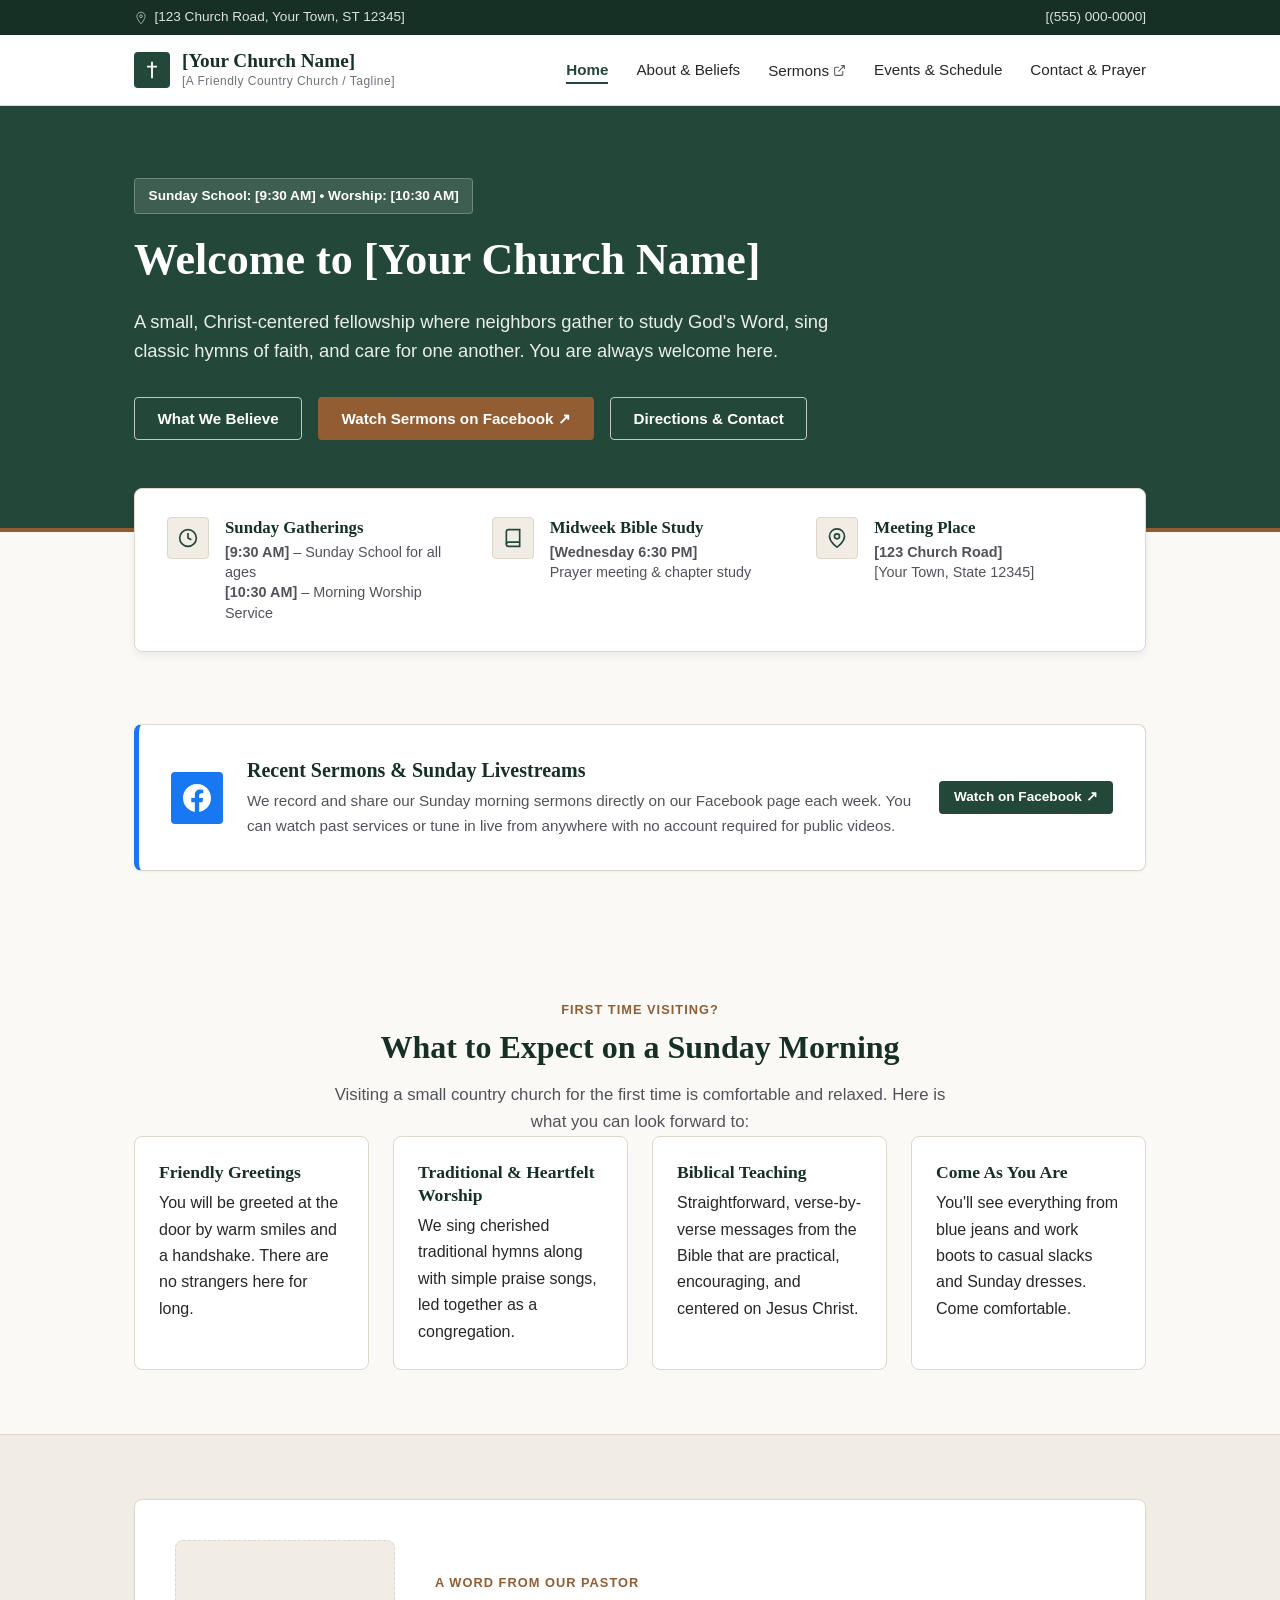
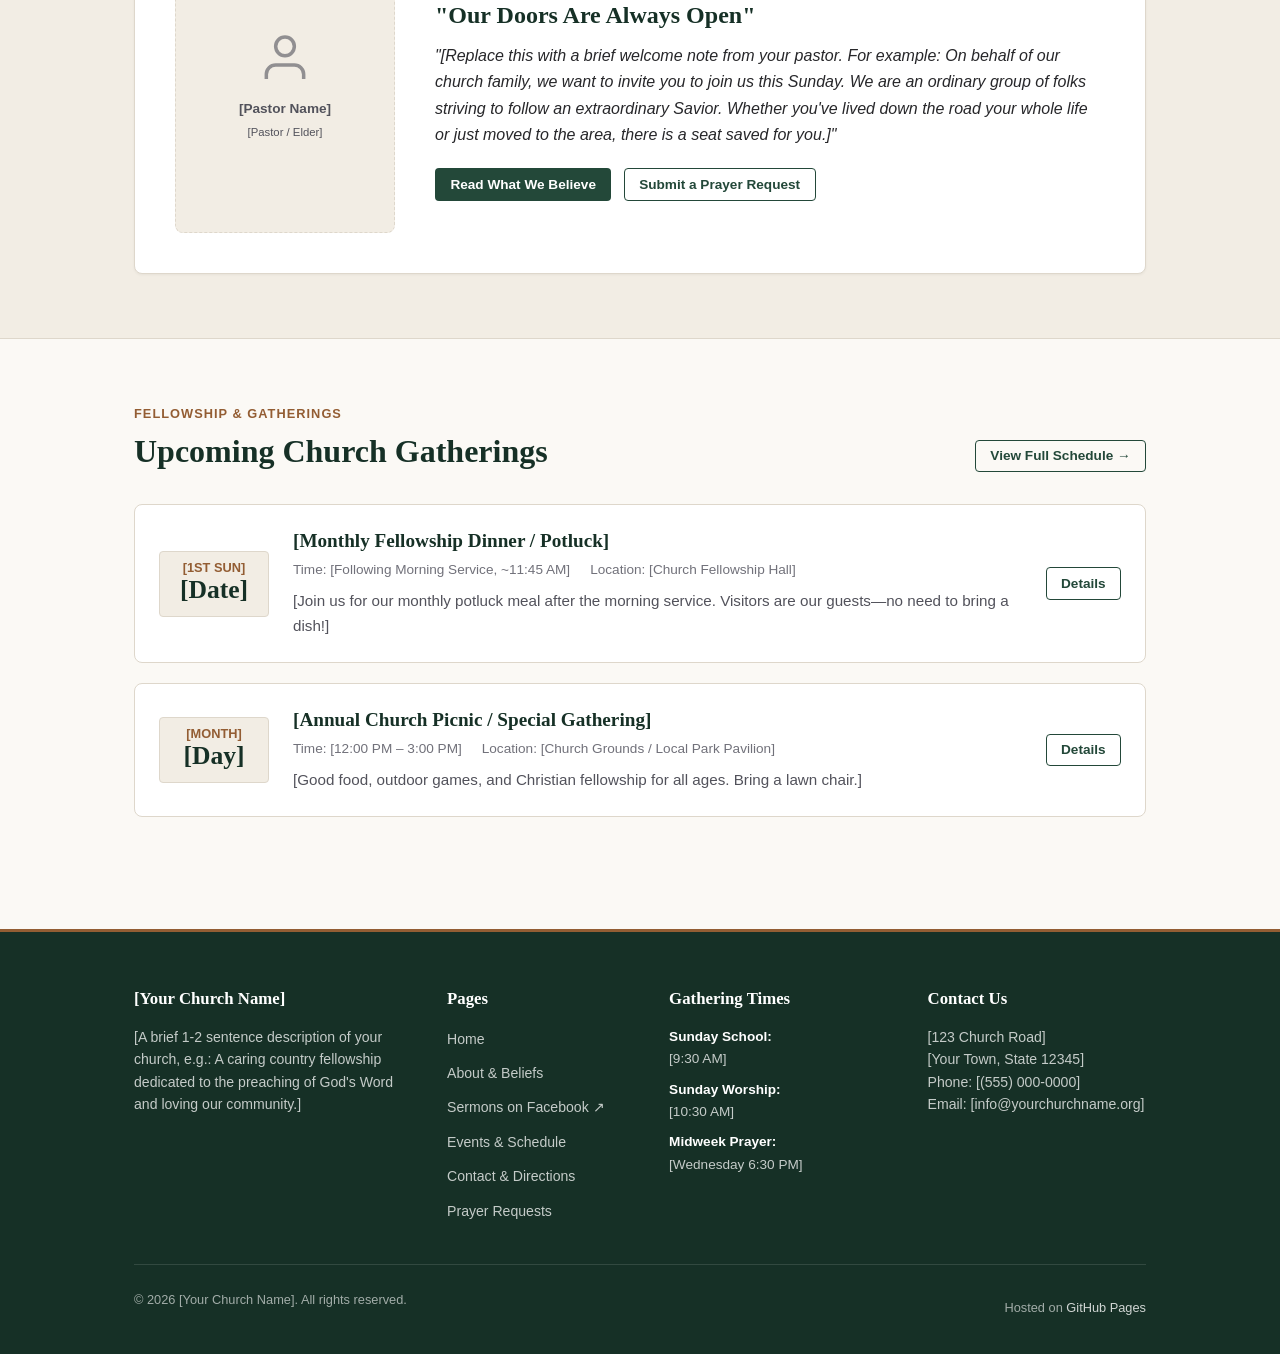
==== commit 59ae1194: "Small tweaks" ====
--- a/index.html
+++ b/index.html
@@ -18,8 +18,6 @@
         <span>[123 Church Road, Your Town, ST 12345]</span>
       </div>
       <div class="banner-links">
-        <a href="https://www.facebook.com/[YourChurchPage]/videos" target="_blank" rel="noopener">Sermons on Facebook ↗</a>
-        <a href="contact.html#prayer">Prayer Requests</a>
         <a href="tel:5550000000">[(555) 000-0000]</a>
       </div>
     </div>
